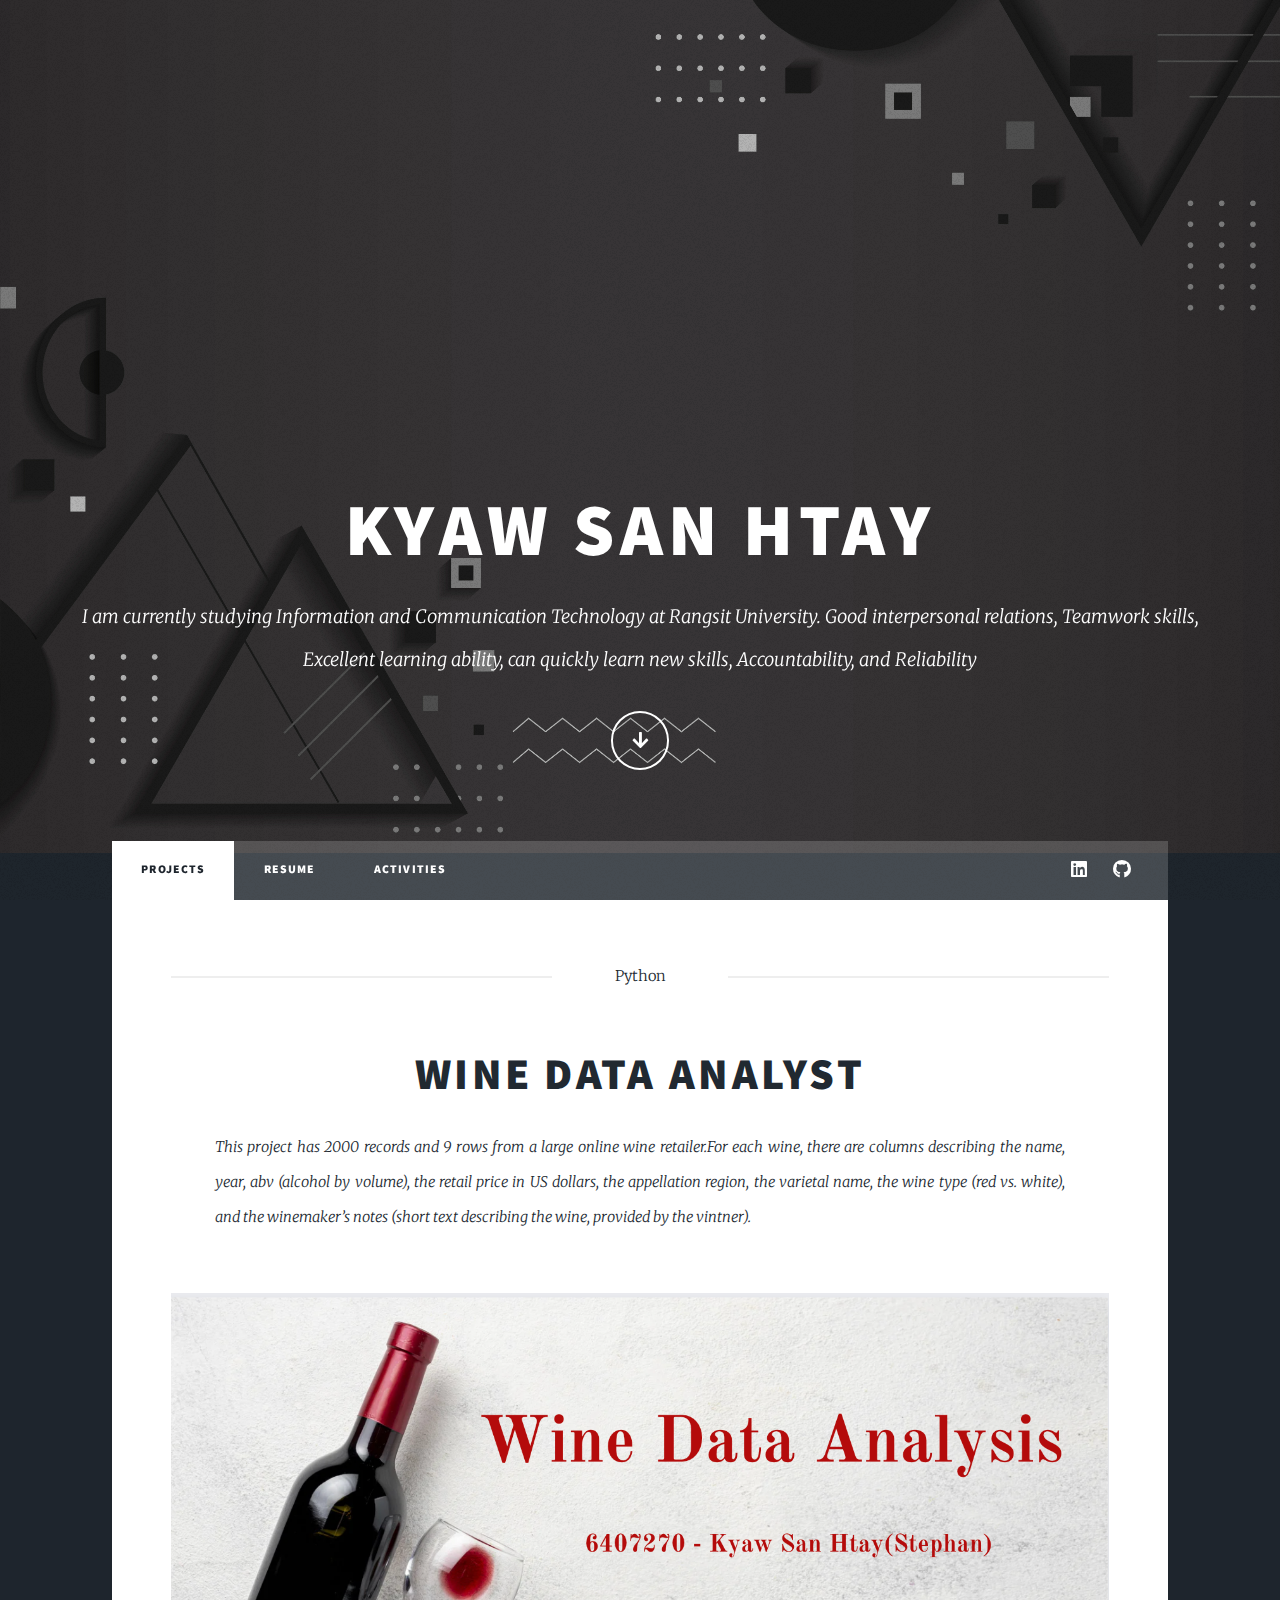
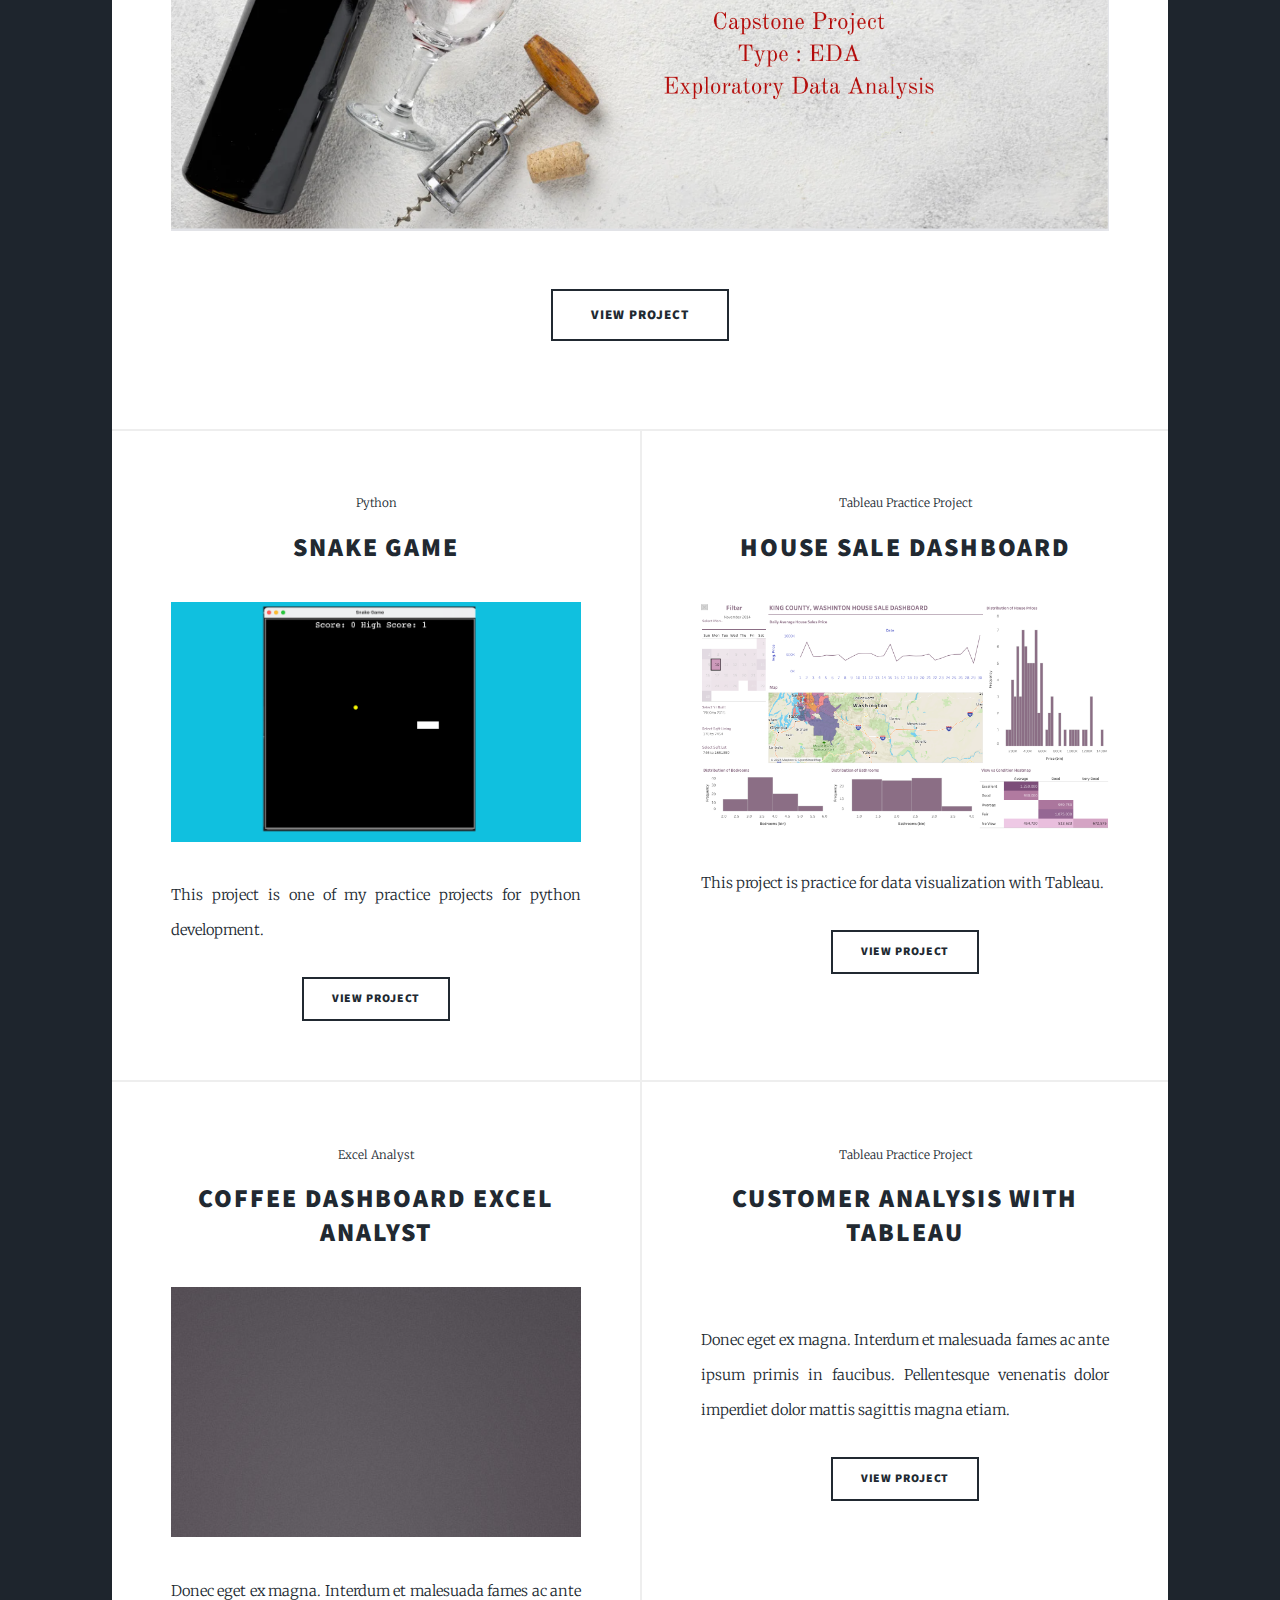
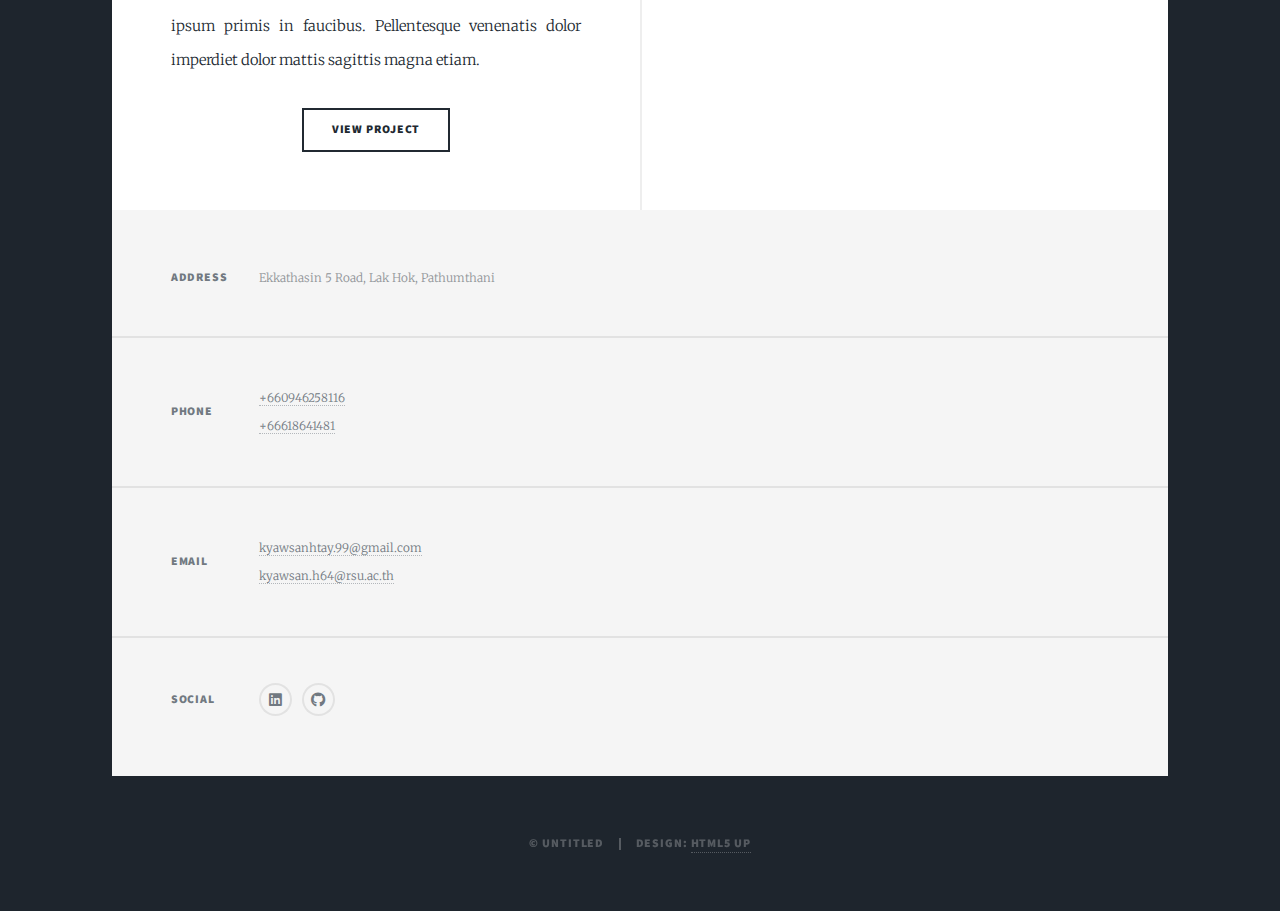
==== index.html @ 1138b8eb "Initial commit" ====
<!DOCTYPE HTML>
<html>
	<head>
		<title>kyawsanhtay_portfolio</title>
		<meta charset="utf-8" />
		<meta name="viewport" content="width=device-width, initial-scale=1, user-scalable=no" />
		<link rel="stylesheet" href="assets/css/main.css" />
		<noscript><link rel="stylesheet" href="assets/css/noscript.css" /></noscript>
	</head>
	<body class="is-preload">

		<!-- Wrapper -->
			<div id="wrapper" class="fade-in">

				<!-- Intro -->
					<div id="intro">
						<h1>Kyaw San Htay</h1>
						<p>I am currently studying Information and Communication Technology at Rangsit University. Good interpersonal relations, 
							Teamwork skills, Excellent learning ability, can quickly learn new skills, Accountability, and Reliability
							</p>
						<ul class="actions">
							<li><a href="#header" class="button icon solid solo fa-arrow-down scrolly">Continue</a></li>
						</ul>
					</div>

				<!-- Header -->
					<header id="header">
						<a href="index.html" class="logo">Portfolio</a>
					</header>

				<!-- Nav -->
					<nav id="nav">
						<ul class="links">
							<li class="active"><a href="index.html">Projects</a></li>
							<li><a href="resume.html">Resume</a></li>
							<li><a href="activities.html">Activities</a></li>
						</ul>
						<ul class="icons">
							<li><a href="#" class="icon brands fa-linkedin"><span class="label">Twitter</span></a></li>
							<li><a href="#" class="icon brands fa-github"><span class="label">GitHub</span></a></li>
						</ul>
					</nav>

				<!-- Main -->
					<div id="main">

						<!-- Featured Post -->
							<article class="post featured">
								<header class="major">
									<span class="date">Python</span>
									<h2><a href="https://github.com/Kyaw-San-Htay/Final_Project_DATA_SCIENCE_Wine_Analyst/blob/main/Final_Project_DATA_SCIENCE_Wine_Analyst.ipynb">Wine Data Analyst</a></h2>
									<p style="margin: 0 3rem;">This project has 2000 records and 9 rows from a large online wine retailer.For each wine, there are columns describing the name, year, abv (alcohol by volume), the retail price in US dollars, the appellation region, the varietal name, the wine type (red vs. white), and the winemaker’s notes (short text describing the wine, provided by the vintner). </p>
								</header>
								<a href="https://github.com/Kyaw-San-Htay/Final_Project_DATA_SCIENCE_Wine_Analyst/blob/main/Final_Project_DATA_SCIENCE_Wine_Analyst.ipynb" class="image main"><img src="images/wine_analyst.png" alt="" /></a>
								<ul class="actions special">
									<li><a href="https://github.com/Kyaw-San-Htay/Final_Project_DATA_SCIENCE_Wine_Analyst/blob/main/Final_Project_DATA_SCIENCE_Wine_Analyst.ipynb" class="button large">View Project</a></li>
								</ul>
							</article>

						<!-- Posts -->
							<section class="posts">
								<article>
									<header>
										<span class="date">Python</span>
										<h2><a href="#">Snake Game</a></h2>
									</header>
									<a href="#" class="image fit"><img src="images/snake_game1.png" alt="" /></a>
									<p>This project is one of my practice projects for python development.</p>
									<ul class="actions special">
										<li><a href="#" class="button">View Project</a></li>
									</ul>
								</article>
								<article>
									<header>
										<span class="date">Tableau Practice Project</span>
										<h2><a href="https://public.tableau.com/app/profile/stephan.640/viz/HouseSaleDashbook/Dashboard1">House Sale Dashboard
										</h2>
									</header>
									<a href="https://public.tableau.com/app/profile/stephan.640/viz/HouseSaleDashbook/Dashboard1" class="image fit"><img src="images/tableau_project_one.png" alt="" /></a>
									<p>This project is practice for data visualization with Tableau.</p>
									<ul class="actions special">
										<li><a href="https://public.tableau.com/app/profile/stephan.640/viz/HouseSaleDashbook/Dashboard1" class="button">View Project</a></li>
									</ul>
								</article>
								<article>
									<header>
										<span class="date">Excel Analyst</span>
										<h2><a href="#">Coffee Dashboard Excel Analyst</a></h2>
									</header>
									<a href="#" class="image fit"><img src="images/pic04.jpg" alt="" /></a>
									<p>Donec eget ex magna. Interdum et malesuada fames ac ante ipsum primis in faucibus. Pellentesque venenatis dolor imperdiet dolor mattis sagittis magna etiam.</p>
									<ul class="actions special">
										<li><a href="#" class="button">View Project</a></li>
									</ul>
								</article>
								<article>
									<header>
										<span class="date">Tableau Practice Project</span>
										<h2><a href="#">Customer Analysis with Tableau</a></h2>
									</header>
									<a href="#" class="image fit"><img src="images/pic05.jpg" alt="" /></a>
									<p>Donec eget ex magna. Interdum et malesuada fames ac ante ipsum primis in faucibus. Pellentesque venenatis dolor imperdiet dolor mattis sagittis magna etiam.</p>
									<ul class="actions special">
										<li><a href="#" class="button">View Project</a></li>
									</ul>
								</article>
								
							</section>
							

					</div>

				<!-- Footer -->
					<footer id="footer">
						
						<section class="split contact">
							<section class="alt">
								<h3>Address</h3>
								<p>Ekkathasin 5 Road, Lak Hok, Pathumthani</p>
							</section>
							<section>
								<h3>Phone</h3>
								<p><a href="#">+660946258116 <br> +66618641481</a></p>
							</section>
							<section>
								<h3>Email</h3>
								<p><a href="#">kyawsanhtay.99@gmail.com<br>kyawsan.h64@rsu.ac.th</a></p>
							</section>
							<section>
								<h3>Social</h3>
								<ul class="icons alt">
									<li><a href="#" class="icon brands alt fa-linkedin"><span class="label">Twitter</span></a></li>
									<li><a href="#" class="icon brands alt fa-github"><span class="label">GitHub</span></a></li>
								</ul>
							</section>
						</section>
					</footer>

				<!-- Copyright -->
					<div id="copyright">
						<ul><li>&copy; Untitled</li><li>Design: <a href="https://html5up.net">HTML5 UP</a></li></ul>
					</div>

			</div>

		<!-- Scripts -->
			<script src="assets/js/jquery.min.js"></script>
			<script src="assets/js/jquery.scrollex.min.js"></script>
			<script src="assets/js/jquery.scrolly.min.js"></script>
			<script src="assets/js/browser.min.js"></script>
			<script src="assets/js/breakpoints.min.js"></script>
			<script src="assets/js/util.js"></script>
			<script src="assets/js/main.js"></script>

	</body>
</html>
---- assets/css/main.css ----
@import url(fontawesome-all.min.css);
@import url("https://fonts.googleapis.com/css?family=Merriweather:300,700,300italic,700italic|Source+Sans+Pro:900");

/*
	Massively by HTML5 UP
	html5up.net | @ajlkn
	Free for personal and commercial use under the CCA 3.0 license (html5up.net/license)
*/

html, body, div, span, applet, object,
iframe, h1, h2, h3, h4, h5, h6, p, blockquote,
pre, a, abbr, acronym, address, big, cite,
code, del, dfn, em, img, ins, kbd, q, s, samp,
small, strike, strong, sub, sup, tt, var, b,
u, i, center, dl, dt, dd, ol, ul, li, fieldset,
form, label, legend, table, caption, tbody,
tfoot, thead, tr, th, td, article, aside,
canvas, details, embed, figure, figcaption,
footer, header, hgroup, menu, nav, output, ruby,
section, summary, time, mark, audio, video {
	margin: 0;
	padding: 0;
	border: 0;
	font-size: 100%;
	font: inherit;
	vertical-align: baseline;}

article, aside, details, figcaption, figure,
footer, header, hgroup, menu, nav, section {
	display: block;}

body {
	line-height: 1;
}

ol, ul {
	list-style: none;
}

blockquote, q {
	quotes: none;
}

	blockquote:before, blockquote:after, q:before, q:after {
		content: '';
		content: none;
	}

table {
	border-collapse: collapse;
	border-spacing: 0;
}

body {
	-webkit-text-size-adjust: none;
}

mark {
	background-color: transparent;
	color: inherit;
}

input::-moz-focus-inner {
	border: 0;
	padding: 0;
}

input, select, textarea {
	-moz-appearance: none;
	-webkit-appearance: none;
	-ms-appearance: none;
	appearance: none;
}

/* Basic */

	@-ms-viewport {
		width: device-width;
	}

	body {
		-ms-overflow-style: scrollbar;
	}

	@media screen and (max-width: 480px) {

		html, body {
			min-width: 320px;
		}

	}

	html {
		box-sizing: border-box;
	}

	*, *:before, *:after {
		box-sizing: inherit;
	}

	body {
		background-color: #1e252d;
	}

		body.is-preload *, body.is-preload *:before, body.is-preload *:after {
			-moz-animation: none !important;
			-webkit-animation: none !important;
			-ms-animation: none !important;
			animation: none !important;
			-moz-transition: none !important;
			-webkit-transition: none !important;
			-ms-transition: none !important;
			transition: none !important;
		}

/* Type */

	html {
		font-size: 16pt;
	}

		@media screen and (max-width: 1680px) {

			html {
				font-size: 12pt;
			}

		}

		@media screen and (max-width: 1280px) {

			html {
				font-size: 11pt;
			}

		}

		@media screen and (max-width: 360px) {

			html {
				font-size: 10pt;
			}

		}

	body {
		color: #212931;
	}

	body, input, select, textarea {
		font-family: "Merriweather", Georgia, serif;
		font-weight: 300;
		font-size: 1rem;
		line-height: 2.375;
	}

	a {
		-moz-transition: color 0.2s ease-in-out, background-color 0.2s ease-in-out, border-color 0.2s ease-in-out, box-shadow 0.2s ease-in-out;
		-webkit-transition: color 0.2s ease-in-out, background-color 0.2s ease-in-out, border-color 0.2s ease-in-out, box-shadow 0.2s ease-in-out;
		-ms-transition: color 0.2s ease-in-out, background-color 0.2s ease-in-out, border-color 0.2s ease-in-out, box-shadow 0.2s ease-in-out;
		transition: color 0.2s ease-in-out, background-color 0.2s ease-in-out, border-color 0.2s ease-in-out, box-shadow 0.2s ease-in-out;
		border-bottom: dotted 1px;
		text-decoration: none;
	}

		a:hover {
			border-bottom-color: transparent;
		}

	strong, b {
		font-weight: 600;
	}

	em, i {
		font-style: italic;
	}

	p {
		text-align: justify;
		margin: 0 0 2rem 0;
	}

	h1, h2, h3, h4, h5, h6 {
		font-family: "Source Sans Pro", Helvetica, sans-serif;
		font-weight: 900;
		line-height: 1.5;
		letter-spacing: 0.075em;
		text-transform: uppercase;
		margin: 0 0 1rem 0;
	}

		h1 a, h2 a, h3 a, h4 a, h5 a, h6 a {
			border-bottom: 0;
			color: inherit;
			text-decoration: none;
		}

	h1 {
		font-size: 4rem;
		line-height: 1.1;
		margin: 0 0 2rem 0;
	}

	h2 {
		font-size: 1.75rem;
		line-height: 1.3;
		margin: 0 0 1.5rem 0;
	}

	h3 {
		font-size: 1.25rem;
		margin: 0 0 1.5rem 0;
	}

	h4 {
		font-size: 1rem;
	}

	h5 {
		font-size: 0.9rem;
	}

	h6 {
		font-size: 0.8rem;
	}

	sub {
		font-size: 0.8rem;
		position: relative;
		top: 0.5rem;
	}

	sup {
		font-size: 0.8rem;
		position: relative;
		top: -0.5rem;
	}

	blockquote {
		border-left: solid 4px;
		font-style: italic;
		margin: 0 0 2rem 0;
		padding: 0.5rem 0 0.5rem 2rem;
	}

	code {
		border: solid 2px;
		font-family: "Courier New", monospace;
		font-size: 0.9rem;
		margin: 0 0.25rem;
		padding: 0.25rem 0.65rem;
	}

	pre {
		-webkit-overflow-scrolling: touch;
		font-family: "Courier New", monospace;
		font-size: 0.9rem;
		margin: 0 0 2rem 0;
	}

		pre code {
			display: block;
			line-height: 1.75;
			padding: 1rem 1.5rem;
			overflow-x: auto;
		}

	hr {
		border: 0;
		border-bottom: solid 2px;
		margin: 3rem 0;
	}

		hr.major {
			margin: 5rem 0;
		}

	.align-left {
		text-align: left;
	}

	.align-center {
		text-align: center;
	}

	.align-right {
		text-align: right;
	}

	input, select, textarea {
		color: #212931;
	}

	a {
		color: #212931;
		border-bottom-color: rgba(33, 41, 49, 0.5);
	}

		a:hover {
			border-bottom-color: transparent;
			color: #18bfef !important;
		}

	strong, b {
		color: #212931;
	}

	h1, h2, h3, h4, h5, h6 {
		color: #212931;
	}

	blockquote {
		border-left-color: #eeeeee;
	}

	code {
		background: rgba(220, 220, 220, 0.25);
		border-color: #eeeeee;
	}

	hr {
		border-bottom-color: #eeeeee;
	}

/* Row */

	.row {
		display: flex;
		flex-wrap: wrap;
		box-sizing: border-box;
		align-items: stretch;
	}

		.row > * {
			box-sizing: border-box;
		}

		.row.gtr-uniform > * > :last-child {
			margin-bottom: 0;
		}

		.row.aln-left {
			justify-content: flex-start;
		}

		.row.aln-center {
			justify-content: center;
		}

		.row.aln-right {
			justify-content: flex-end;
		}

		.row.aln-top {
			align-items: flex-start;
		}

		.row.aln-middle {
			align-items: center;
		}

		.row.aln-bottom {
			align-items: flex-end;
		}

		.row > .imp {
			order: -1;
		}

		.row > .col-1 {
			width: 8.33333%;
		}

		.row > .off-1 {
			margin-left: 8.33333%;
		}

		.row > .col-2 {
			width: 16.66667%;
		}

		.row > .off-2 {
			margin-left: 16.66667%;
		}

		.row > .col-3 {
			width: 25%;
		}

		.row > .off-3 {
			margin-left: 25%;
		}

		.row > .col-4 {
			width: 33.33333%;
		}

		.row > .off-4 {
			margin-left: 33.33333%;
		}

		.row > .col-5 {
			width: 41.66667%;
		}

		.row > .off-5 {
			margin-left: 41.66667%;
		}

		.row > .col-6 {
			width: 50%;
		}

		.row > .off-6 {
			margin-left: 50%;
		}

		.row > .col-7 {
			width: 58.33333%;
		}

		.row > .off-7 {
			margin-left: 58.33333%;
		}

		.row > .col-8 {
			width: 66.66667%;
		}

		.row > .off-8 {
			margin-left: 66.66667%;
		}

		.row > .col-9 {
			width: 75%;
		}

		.row > .off-9 {
			margin-left: 75%;
		}

		.row > .col-10 {
			width: 83.33333%;
		}

		.row > .off-10 {
			margin-left: 83.33333%;
		}

		.row > .col-11 {
			width: 91.66667%;
		}

		.row > .off-11 {
			margin-left: 91.66667%;
		}

		.row > .col-12 {
			width: 100%;
		}

		.row > .off-12 {
			margin-left: 100%;
		}

		.row.gtr-0 {
			margin-top: 0;
			margin-left: 0rem;
		}

			.row.gtr-0 > * {
				padding: 0 0 0 0rem;
			}

			.row.gtr-0.gtr-uniform {
				margin-top: 0rem;
			}

				.row.gtr-0.gtr-uniform > * {
					padding-top: 0rem;
				}

		.row.gtr-25 {
			margin-top: 0;
			margin-left: -0.375rem;
		}

			.row.gtr-25 > * {
				padding: 0 0 0 0.375rem;
			}

			.row.gtr-25.gtr-uniform {
				margin-top: -0.375rem;
			}

				.row.gtr-25.gtr-uniform > * {
					padding-top: 0.375rem;
				}

		.row.gtr-50 {
			margin-top: 0;
			margin-left: -0.75rem;
		}

			.row.gtr-50 > * {
				padding: 0 0 0 0.75rem;
			}

			.row.gtr-50.gtr-uniform {
				margin-top: -0.75rem;
			}

				.row.gtr-50.gtr-uniform > * {
					padding-top: 0.75rem;
				}

		.row {
			margin-top: 0;
			margin-left: -1.5rem;
		}

			.row > * {
				padding: 0 0 0 1.5rem;
			}

			.row.gtr-uniform {
				margin-top: -1.5rem;
			}

				.row.gtr-uniform > * {
					padding-top: 1.5rem;
				}

		.row.gtr-150 {
			margin-top: 0;
			margin-left: -2.25rem;
		}

			.row.gtr-150 > * {
				padding: 0 0 0 2.25rem;
			}

			.row.gtr-150.gtr-uniform {
				margin-top: -2.25rem;
			}

				.row.gtr-150.gtr-uniform > * {
					padding-top: 2.25rem;
				}

		.row.gtr-200 {
			margin-top: 0;
			margin-left: -3rem;
		}

			.row.gtr-200 > * {
				padding: 0 0 0 3rem;
			}

			.row.gtr-200.gtr-uniform {
				margin-top: -3rem;
			}

				.row.gtr-200.gtr-uniform > * {
					padding-top: 3rem;
				}

		@media screen and (max-width: 1680px) {

			.row {
				display: flex;
				flex-wrap: wrap;
				box-sizing: border-box;
				align-items: stretch;
			}

				.row > * {
					box-sizing: border-box;
				}

				.row.gtr-uniform > * > :last-child {
					margin-bottom: 0;
				}

				.row.aln-left {
					justify-content: flex-start;
				}

				.row.aln-center {
					justify-content: center;
				}

				.row.aln-right {
					justify-content: flex-end;
				}

				.row.aln-top {
					align-items: flex-start;
				}

				.row.aln-middle {
					align-items: center;
				}

				.row.aln-bottom {
					align-items: flex-end;
				}

				.row > .imp-xlarge {
					order: -1;
				}

				.row > .col-1-xlarge {
					width: 8.33333%;
				}

				.row > .off-1-xlarge {
					margin-left: 8.33333%;
				}

				.row > .col-2-xlarge {
					width: 16.66667%;
				}

				.row > .off-2-xlarge {
					margin-left: 16.66667%;
				}

				.row > .col-3-xlarge {
					width: 25%;
				}

				.row > .off-3-xlarge {
					margin-left: 25%;
				}

				.row > .col-4-xlarge {
					width: 33.33333%;
				}

				.row > .off-4-xlarge {
					margin-left: 33.33333%;
				}

				.row > .col-5-xlarge {
					width: 41.66667%;
				}

				.row > .off-5-xlarge {
					margin-left: 41.66667%;
				}

				.row > .col-6-xlarge {
					width: 50%;
				}

				.row > .off-6-xlarge {
					margin-left: 50%;
				}

				.row > .col-7-xlarge {
					width: 58.33333%;
				}

				.row > .off-7-xlarge {
					margin-left: 58.33333%;
				}

				.row > .col-8-xlarge {
					width: 66.66667%;
				}

				.row > .off-8-xlarge {
					margin-left: 66.66667%;
				}

				.row > .col-9-xlarge {
					width: 75%;
				}

				.row > .off-9-xlarge {
					margin-left: 75%;
				}

				.row > .col-10-xlarge {
					width: 83.33333%;
				}

				.row > .off-10-xlarge {
					margin-left: 83.33333%;
				}

				.row > .col-11-xlarge {
					width: 91.66667%;
				}

				.row > .off-11-xlarge {
					margin-left: 91.66667%;
				}

				.row > .col-12-xlarge {
					width: 100%;
				}

				.row > .off-12-xlarge {
					margin-left: 100%;
				}

				.row.gtr-0 {
					margin-top: 0;
					margin-left: 0rem;
				}

					.row.gtr-0 > * {
						padding: 0 0 0 0rem;
					}

					.row.gtr-0.gtr-uniform {
						margin-top: 0rem;
					}

						.row.gtr-0.gtr-uniform > * {
							padding-top: 0rem;
						}

				.row.gtr-25 {
					margin-top: 0;
					margin-left: -0.375rem;
				}

					.row.gtr-25 > * {
						padding: 0 0 0 0.375rem;
					}

					.row.gtr-25.gtr-uniform {
						margin-top: -0.375rem;
					}

						.row.gtr-25.gtr-uniform > * {
							padding-top: 0.375rem;
						}

				.row.gtr-50 {
					margin-top: 0;
					margin-left: -0.75rem;
				}

					.row.gtr-50 > * {
						padding: 0 0 0 0.75rem;
					}

					.row.gtr-50.gtr-uniform {
						margin-top: -0.75rem;
					}

						.row.gtr-50.gtr-uniform > * {
							padding-top: 0.75rem;
						}

				.row {
					margin-top: 0;
					margin-left: -1.5rem;
				}

					.row > * {
						padding: 0 0 0 1.5rem;
					}

					.row.gtr-uniform {
						margin-top: -1.5rem;
					}

						.row.gtr-uniform > * {
							padding-top: 1.5rem;
						}

				.row.gtr-150 {
					margin-top: 0;
					margin-left: -2.25rem;
				}

					.row.gtr-150 > * {
						padding: 0 0 0 2.25rem;
					}

					.row.gtr-150.gtr-uniform {
						margin-top: -2.25rem;
					}

						.row.gtr-150.gtr-uniform > * {
							padding-top: 2.25rem;
						}

				.row.gtr-200 {
					margin-top: 0;
					margin-left: -3rem;
				}

					.row.gtr-200 > * {
						padding: 0 0 0 3rem;
					}

					.row.gtr-200.gtr-uniform {
						margin-top: -3rem;
					}

						.row.gtr-200.gtr-uniform > * {
							padding-top: 3rem;
						}

		}

		@media screen and (max-width: 1280px) {

			.row {
				display: flex;
				flex-wrap: wrap;
				box-sizing: border-box;
				align-items: stretch;
			}

				.row > * {
					box-sizing: border-box;
				}

				.row.gtr-uniform > * > :last-child {
					margin-bottom: 0;
				}

				.row.aln-left {
					justify-content: flex-start;
				}

				.row.aln-center {
					justify-content: center;
				}

				.row.aln-right {
					justify-content: flex-end;
				}

				.row.aln-top {
					align-items: flex-start;
				}

				.row.aln-middle {
					align-items: center;
				}

				.row.aln-bottom {
					align-items: flex-end;
				}

				.row > .imp-large {
					order: -1;
				}

				.row > .col-1-large {
					width: 8.33333%;
				}

				.row > .off-1-large {
					margin-left: 8.33333%;
				}

				.row > .col-2-large {
					width: 16.66667%;
				}

				.row > .off-2-large {
					margin-left: 16.66667%;
				}

				.row > .col-3-large {
					width: 25%;
				}

				.row > .off-3-large {
					margin-left: 25%;
				}

				.row > .col-4-large {
					width: 33.33333%;
				}

				.row > .off-4-large {
					margin-left: 33.33333%;
				}

				.row > .col-5-large {
					width: 41.66667%;
				}

				.row > .off-5-large {
					margin-left: 41.66667%;
				}

				.row > .col-6-large {
					width: 50%;
				}

				.row > .off-6-large {
					margin-left: 50%;
				}

				.row > .col-7-large {
					width: 58.33333%;
				}

				.row > .off-7-large {
					margin-left: 58.33333%;
				}

				.row > .col-8-large {
					width: 66.66667%;
				}

				.row > .off-8-large {
					margin-left: 66.66667%;
				}

				.row > .col-9-large {
					width: 75%;
				}

				.row > .off-9-large {
					margin-left: 75%;
				}

				.row > .col-10-large {
					width: 83.33333%;
				}

				.row > .off-10-large {
					margin-left: 83.33333%;
				}

				.row > .col-11-large {
					width: 91.66667%;
				}

				.row > .off-11-large {
					margin-left: 91.66667%;
				}

				.row > .col-12-large {
					width: 100%;
				}

				.row > .off-12-large {
					margin-left: 100%;
				}

				.row.gtr-0 {
					margin-top: 0;
					margin-left: 0rem;
				}

					.row.gtr-0 > * {
						padding: 0 0 0 0rem;
					}

					.row.gtr-0.gtr-uniform {
						margin-top: 0rem;
					}

						.row.gtr-0.gtr-uniform > * {
							padding-top: 0rem;
						}

				.row.gtr-25 {
					margin-top: 0;
					margin-left: -0.375rem;
				}

					.row.gtr-25 > * {
						padding: 0 0 0 0.375rem;
					}

					.row.gtr-25.gtr-uniform {
						margin-top: -0.375rem;
					}

						.row.gtr-25.gtr-uniform > * {
							padding-top: 0.375rem;
						}

				.row.gtr-50 {
					margin-top: 0;
					margin-left: -0.75rem;
				}

					.row.gtr-50 > * {
						padding: 0 0 0 0.75rem;
					}

					.row.gtr-50.gtr-uniform {
						margin-top: -0.75rem;
					}

						.row.gtr-50.gtr-uniform > * {
							padding-top: 0.75rem;
						}

				.row {
					margin-top: 0;
					margin-left: -1.5rem;
				}

					.row > * {
						padding: 0 0 0 1.5rem;
					}

					.row.gtr-uniform {
						margin-top: -1.5rem;
					}

						.row.gtr-uniform > * {
							padding-top: 1.5rem;
						}

				.row.gtr-150 {
					margin-top: 0;
					margin-left: -2.25rem;
				}

					.row.gtr-150 > * {
						padding: 0 0 0 2.25rem;
					}

					.row.gtr-150.gtr-uniform {
						margin-top: -2.25rem;
					}

						.row.gtr-150.gtr-uniform > * {
							padding-top: 2.25rem;
						}

				.row.gtr-200 {
					margin-top: 0;
					margin-left: -3rem;
				}

					.row.gtr-200 > * {
						padding: 0 0 0 3rem;
					}

					.row.gtr-200.gtr-uniform {
						margin-top: -3rem;
					}

						.row.gtr-200.gtr-uniform > * {
							padding-top: 3rem;
						}

		}

		@media screen and (max-width: 980px) {

			.row {
				display: flex;
				flex-wrap: wrap;
				box-sizing: border-box;
				align-items: stretch;
			}

				.row > * {
					box-sizing: border-box;
				}

				.row.gtr-uniform > * > :last-child {
					margin-bottom: 0;
				}

				.row.aln-left {
					justify-content: flex-start;
				}

				.row.aln-center {
					justify-content: center;
				}

				.row.aln-right {
					justify-content: flex-end;
				}

				.row.aln-top {
					align-items: flex-start;
				}

				.row.aln-middle {
					align-items: center;
				}

				.row.aln-bottom {
					align-items: flex-end;
				}

				.row > .imp-medium {
					order: -1;
				}

				.row > .col-1-medium {
					width: 8.33333%;
				}

				.row > .off-1-medium {
					margin-left: 8.33333%;
				}

				.row > .col-2-medium {
					width: 16.66667%;
				}

				.row > .off-2-medium {
					margin-left: 16.66667%;
				}

				.row > .col-3-medium {
					width: 25%;
				}

				.row > .off-3-medium {
					margin-left: 25%;
				}

				.row > .col-4-medium {
					width: 33.33333%;
				}

				.row > .off-4-medium {
					margin-left: 33.33333%;
				}

				.row > .col-5-medium {
					width: 41.66667%;
				}

				.row > .off-5-medium {
					margin-left: 41.66667%;
				}

				.row > .col-6-medium {
					width: 50%;
				}

				.row > .off-6-medium {
					margin-left: 50%;
				}

				.row > .col-7-medium {
					width: 58.33333%;
				}

				.row > .off-7-medium {
					margin-left: 58.33333%;
				}

				.row > .col-8-medium {
					width: 66.66667%;
				}

				.row > .off-8-medium {
					margin-left: 66.66667%;
				}

				.row > .col-9-medium {
					width: 75%;
				}

				.row > .off-9-medium {
					margin-left: 75%;
				}

				.row > .col-10-medium {
					width: 83.33333%;
				}

				.row > .off-10-medium {
					margin-left: 83.33333%;
				}

				.row > .col-11-medium {
					width: 91.66667%;
				}

				.row > .off-11-medium {
					margin-left: 91.66667%;
				}

				.row > .col-12-medium {
					width: 100%;
				}

				.row > .off-12-medium {
					margin-left: 100%;
				}

				.row.gtr-0 {
					margin-top: 0;
					margin-left: 0rem;
				}

					.row.gtr-0 > * {
						padding: 0 0 0 0rem;
					}

					.row.gtr-0.gtr-uniform {
						margin-top: 0rem;
					}

						.row.gtr-0.gtr-uniform > * {
							padding-top: 0rem;
						}

				.row.gtr-25 {
					margin-top: 0;
					margin-left: -0.375rem;
				}

					.row.gtr-25 > * {
						padding: 0 0 0 0.375rem;
					}

					.row.gtr-25.gtr-uniform {
						margin-top: -0.375rem;
					}

						.row.gtr-25.gtr-uniform > * {
							padding-top: 0.375rem;
						}

				.row.gtr-50 {
					margin-top: 0;
					margin-left: -0.75rem;
				}

					.row.gtr-50 > * {
						padding: 0 0 0 0.75rem;
					}

					.row.gtr-50.gtr-uniform {
						margin-top: -0.75rem;
					}

						.row.gtr-50.gtr-uniform > * {
							padding-top: 0.75rem;
						}

				.row {
					margin-top: 0;
					margin-left: -1.5rem;
				}

					.row > * {
						padding: 0 0 0 1.5rem;
					}

					.row.gtr-uniform {
						margin-top: -1.5rem;
					}

						.row.gtr-uniform > * {
							padding-top: 1.5rem;
						}

				.row.gtr-150 {
					margin-top: 0;
					margin-left: -2.25rem;
				}

					.row.gtr-150 > * {
						padding: 0 0 0 2.25rem;
					}

					.row.gtr-150.gtr-uniform {
						margin-top: -2.25rem;
					}

						.row.gtr-150.gtr-uniform > * {
							padding-top: 2.25rem;
						}

				.row.gtr-200 {
					margin-top: 0;
					margin-left: -3rem;
				}

					.row.gtr-200 > * {
						padding: 0 0 0 3rem;
					}

					.row.gtr-200.gtr-uniform {
						margin-top: -3rem;
					}

						.row.gtr-200.gtr-uniform > * {
							padding-top: 3rem;
						}

		}

		@media screen and (max-width: 736px) {

			.row {
				display: flex;
				flex-wrap: wrap;
				box-sizing: border-box;
				align-items: stretch;
			}

				.row > * {
					box-sizing: border-box;
				}

				.row.gtr-uniform > * > :last-child {
					margin-bottom: 0;
				}

				.row.aln-left {
					justify-content: flex-start;
				}

				.row.aln-center {
					justify-content: center;
				}

				.row.aln-right {
					justify-content: flex-end;
				}

				.row.aln-top {
					align-items: flex-start;
				}

				.row.aln-middle {
					align-items: center;
				}

				.row.aln-bottom {
					align-items: flex-end;
				}

				.row > .imp-small {
					order: -1;
				}

				.row > .col-1-small {
					width: 8.33333%;
				}

				.row > .off-1-small {
					margin-left: 8.33333%;
				}

				.row > .col-2-small {
					width: 16.66667%;
				}

				.row > .off-2-small {
					margin-left: 16.66667%;
				}

				.row > .col-3-small {
					width: 25%;
				}

				.row > .off-3-small {
					margin-left: 25%;
				}

				.row > .col-4-small {
					width: 33.33333%;
				}

				.row > .off-4-small {
					margin-left: 33.33333%;
				}

				.row > .col-5-small {
					width: 41.66667%;
				}

				.row > .off-5-small {
					margin-left: 41.66667%;
				}

				.row > .col-6-small {
					width: 50%;
				}

				.row > .off-6-small {
					margin-left: 50%;
				}

				.row > .col-7-small {
					width: 58.33333%;
				}

				.row > .off-7-small {
					margin-left: 58.33333%;
				}

				.row > .col-8-small {
					width: 66.66667%;
				}

				.row > .off-8-small {
					margin-left: 66.66667%;
				}

				.row > .col-9-small {
					width: 75%;
				}

				.row > .off-9-small {
					margin-left: 75%;
				}

				.row > .col-10-small {
					width: 83.33333%;
				}

				.row > .off-10-small {
					margin-left: 83.33333%;
				}

				.row > .col-11-small {
					width: 91.66667%;
				}

				.row > .off-11-small {
					margin-left: 91.66667%;
				}

				.row > .col-12-small {
					width: 100%;
				}

				.row > .off-12-small {
					margin-left: 100%;
				}

				.row.gtr-0 {
					margin-top: 0;
					margin-left: 0rem;
				}

					.row.gtr-0 > * {
						padding: 0 0 0 0rem;
					}

					.row.gtr-0.gtr-uniform {
						margin-top: 0rem;
					}

						.row.gtr-0.gtr-uniform > * {
							padding-top: 0rem;
						}

				.row.gtr-25 {
					margin-top: 0;
					margin-left: -0.375rem;
				}

					.row.gtr-25 > * {
						padding: 0 0 0 0.375rem;
					}

					.row.gtr-25.gtr-uniform {
						margin-top: -0.375rem;
					}

						.row.gtr-25.gtr-uniform > * {
							padding-top: 0.375rem;
						}

				.row.gtr-50 {
					margin-top: 0;
					margin-left: -0.75rem;
				}

					.row.gtr-50 > * {
						padding: 0 0 0 0.75rem;
					}

					.row.gtr-50.gtr-uniform {
						margin-top: -0.75rem;
					}

						.row.gtr-50.gtr-uniform > * {
							padding-top: 0.75rem;
						}

				.row {
					margin-top: 0;
					margin-left: -1.5rem;
				}

					.row > * {
						padding: 0 0 0 1.5rem;
					}

					.row.gtr-uniform {
						margin-top: -1.5rem;
					}

						.row.gtr-uniform > * {
							padding-top: 1.5rem;
						}

				.row.gtr-150 {
					margin-top: 0;
					margin-left: -2.25rem;
				}

					.row.gtr-150 > * {
						padding: 0 0 0 2.25rem;
					}

					.row.gtr-150.gtr-uniform {
						margin-top: -2.25rem;
					}

						.row.gtr-150.gtr-uniform > * {
							padding-top: 2.25rem;
						}

				.row.gtr-200 {
					margin-top: 0;
					margin-left: -3rem;
				}

					.row.gtr-200 > * {
						padding: 0 0 0 3rem;
					}

					.row.gtr-200.gtr-uniform {
						margin-top: -3rem;
					}

						.row.gtr-200.gtr-uniform > * {
							padding-top: 3rem;
						}

		}

		@media screen and (max-width: 480px) {

			.row {
				display: flex;
				flex-wrap: wrap;
				box-sizing: border-box;
				align-items: stretch;
			}

				.row > * {
					box-sizing: border-box;
				}

				.row.gtr-uniform > * > :last-child {
					margin-bottom: 0;
				}

				.row.aln-left {
					justify-content: flex-start;
				}

				.row.aln-center {
					justify-content: center;
				}

				.row.aln-right {
					justify-content: flex-end;
				}

				.row.aln-top {
					align-items: flex-start;
				}

				.row.aln-middle {
					align-items: center;
				}

				.row.aln-bottom {
					align-items: flex-end;
				}

				.row > .imp-xsmall {
					order: -1;
				}

				.row > .col-1-xsmall {
					width: 8.33333%;
				}

				.row > .off-1-xsmall {
					margin-left: 8.33333%;
				}

				.row > .col-2-xsmall {
					width: 16.66667%;
				}

				.row > .off-2-xsmall {
					margin-left: 16.66667%;
				}

				.row > .col-3-xsmall {
					width: 25%;
				}

				.row > .off-3-xsmall {
					margin-left: 25%;
				}

				.row > .col-4-xsmall {
					width: 33.33333%;
				}

				.row > .off-4-xsmall {
					margin-left: 33.33333%;
				}

				.row > .col-5-xsmall {
					width: 41.66667%;
				}

				.row > .off-5-xsmall {
					margin-left: 41.66667%;
				}

				.row > .col-6-xsmall {
					width: 50%;
				}

				.row > .off-6-xsmall {
					margin-left: 50%;
				}

				.row > .col-7-xsmall {
					width: 58.33333%;
				}

				.row > .off-7-xsmall {
					margin-left: 58.33333%;
				}

				.row > .col-8-xsmall {
					width: 66.66667%;
				}

				.row > .off-8-xsmall {
					margin-left: 66.66667%;
				}

				.row > .col-9-xsmall {
					width: 75%;
				}

				.row > .off-9-xsmall {
					margin-left: 75%;
				}

				.row > .col-10-xsmall {
					width: 83.33333%;
				}

				.row > .off-10-xsmall {
					margin-left: 83.33333%;
				}

				.row > .col-11-xsmall {
					width: 91.66667%;
				}

				.row > .off-11-xsmall {
					margin-left: 91.66667%;
				}

				.row > .col-12-xsmall {
					width: 100%;
				}

				.row > .off-12-xsmall {
					margin-left: 100%;
				}

				.row.gtr-0 {
					margin-top: 0;
					margin-left: 0rem;
				}

					.row.gtr-0 > * {
						padding: 0 0 0 0rem;
					}

					.row.gtr-0.gtr-uniform {
						margin-top: 0rem;
					}

						.row.gtr-0.gtr-uniform > * {
							padding-top: 0rem;
						}

				.row.gtr-25 {
					margin-top: 0;
					margin-left: -0.375rem;
				}

					.row.gtr-25 > * {
						padding: 0 0 0 0.375rem;
					}

					.row.gtr-25.gtr-uniform {
						margin-top: -0.375rem;
					}

						.row.gtr-25.gtr-uniform > * {
							padding-top: 0.375rem;
						}

				.row.gtr-50 {
					margin-top: 0;
					margin-left: -0.75rem;
				}

					.row.gtr-50 > * {
						padding: 0 0 0 0.75rem;
					}

					.row.gtr-50.gtr-uniform {
						margin-top: -0.75rem;
					}

						.row.gtr-50.gtr-uniform > * {
							padding-top: 0.75rem;
						}

				.row {
					margin-top: 0;
					margin-left: -1.5rem;
				}

					.row > * {
						padding: 0 0 0 1.5rem;
					}

					.row.gtr-uniform {
						margin-top: -1.5rem;
					}

						.row.gtr-uniform > * {
							padding-top: 1.5rem;
						}

				.row.gtr-150 {
					margin-top: 0;
					margin-left: -2.25rem;
				}

					.row.gtr-150 > * {
						padding: 0 0 0 2.25rem;
					}

					.row.gtr-150.gtr-uniform {
						margin-top: -2.25rem;
					}

						.row.gtr-150.gtr-uniform > * {
							padding-top: 2.25rem;
						}

				.row.gtr-200 {
					margin-top: 0;
					margin-left: -3rem;
				}

					.row.gtr-200 > * {
						padding: 0 0 0 3rem;
					}

					.row.gtr-200.gtr-uniform {
						margin-top: -3rem;
					}

						.row.gtr-200.gtr-uniform > * {
							padding-top: 3rem;
						}

		}

		@media screen and (max-width: 360px) {

			.row {
				display: flex;
				flex-wrap: wrap;
				box-sizing: border-box;
				align-items: stretch;
			}

				.row > * {
					box-sizing: border-box;
				}

				.row.gtr-uniform > * > :last-child {
					margin-bottom: 0;
				}

				.row.aln-left {
					justify-content: flex-start;
				}

				.row.aln-center {
					justify-content: center;
				}

				.row.aln-right {
					justify-content: flex-end;
				}

				.row.aln-top {
					align-items: flex-start;
				}

				.row.aln-middle {
					align-items: center;
				}

				.row.aln-bottom {
					align-items: flex-end;
				}

				.row > .imp-xxsmall {
					order: -1;
				}

				.row > .col-1-xxsmall {
					width: 8.33333%;
				}

				.row > .off-1-xxsmall {
					margin-left: 8.33333%;
				}

				.row > .col-2-xxsmall {
					width: 16.66667%;
				}

				.row > .off-2-xxsmall {
					margin-left: 16.66667%;
				}

				.row > .col-3-xxsmall {
					width: 25%;
				}

				.row > .off-3-xxsmall {
					margin-left: 25%;
				}

				.row > .col-4-xxsmall {
					width: 33.33333%;
				}

				.row > .off-4-xxsmall {
					margin-left: 33.33333%;
				}

				.row > .col-5-xxsmall {
					width: 41.66667%;
				}

				.row > .off-5-xxsmall {
					margin-left: 41.66667%;
				}

				.row > .col-6-xxsmall {
					width: 50%;
				}

				.row > .off-6-xxsmall {
					margin-left: 50%;
				}

				.row > .col-7-xxsmall {
					width: 58.33333%;
				}

				.row > .off-7-xxsmall {
					margin-left: 58.33333%;
				}

				.row > .col-8-xxsmall {
					width: 66.66667%;
				}

				.row > .off-8-xxsmall {
					margin-left: 66.66667%;
				}

				.row > .col-9-xxsmall {
					width: 75%;
				}

				.row > .off-9-xxsmall {
					margin-left: 75%;
				}

				.row > .col-10-xxsmall {
					width: 83.33333%;
				}

				.row > .off-10-xxsmall {
					margin-left: 83.33333%;
				}

				.row > .col-11-xxsmall {
					width: 91.66667%;
				}

				.row > .off-11-xxsmall {
					margin-left: 91.66667%;
				}

				.row > .col-12-xxsmall {
					width: 100%;
				}

				.row > .off-12-xxsmall {
					margin-left: 100%;
				}

				.row.gtr-0 {
					margin-top: 0;
					margin-left: 0rem;
				}

					.row.gtr-0 > * {
						padding: 0 0 0 0rem;
					}

					.row.gtr-0.gtr-uniform {
						margin-top: 0rem;
					}

						.row.gtr-0.gtr-uniform > * {
							padding-top: 0rem;
						}

				.row.gtr-25 {
					margin-top: 0;
					margin-left: -0.375rem;
				}

					.row.gtr-25 > * {
						padding: 0 0 0 0.375rem;
					}

					.row.gtr-25.gtr-uniform {
						margin-top: -0.375rem;
					}

						.row.gtr-25.gtr-uniform > * {
							padding-top: 0.375rem;
						}

				.row.gtr-50 {
					margin-top: 0;
					margin-left: -0.75rem;
				}

					.row.gtr-50 > * {
						padding: 0 0 0 0.75rem;
					}

					.row.gtr-50.gtr-uniform {
						margin-top: -0.75rem;
					}

						.row.gtr-50.gtr-uniform > * {
							padding-top: 0.75rem;
						}

				.row {
					margin-top: 0;
					margin-left: -1.5rem;
				}

					.row > * {
						padding: 0 0 0 1.5rem;
					}

					.row.gtr-uniform {
						margin-top: -1.5rem;
					}

						.row.gtr-uniform > * {
							padding-top: 1.5rem;
						}

				.row.gtr-150 {
					margin-top: 0;
					margin-left: -2.25rem;
				}

					.row.gtr-150 > * {
						padding: 0 0 0 2.25rem;
					}

					.row.gtr-150.gtr-uniform {
						margin-top: -2.25rem;
					}

						.row.gtr-150.gtr-uniform > * {
							padding-top: 2.25rem;
						}

				.row.gtr-200 {
					margin-top: 0;
					margin-left: -3rem;
				}

					.row.gtr-200 > * {
						padding: 0 0 0 3rem;
					}

					.row.gtr-200.gtr-uniform {
						margin-top: -3rem;
					}

						.row.gtr-200.gtr-uniform > * {
							padding-top: 3rem;
						}

		}

/* Box */

	.box {
		border: solid 2px;
		margin-bottom: 2rem;
		padding: 1.5rem;
	}

		.box > :last-child,
		.box > :last-child > :last-child,
		.box > :last-child > :last-child > :last-child {
			margin-bottom: 0;
		}

		.box.alt {
			border: 0;
			border-radius: 0;
			padding: 0;
		}

	.box {
		border-color: #eeeeee;
	}

/* Button */

	input[type="submit"],
	input[type="reset"],
	input[type="button"],
	button,
	.button {
		-moz-appearance: none;
		-webkit-appearance: none;
		-ms-appearance: none;
		appearance: none;
		-moz-transition: background-color 0.2s ease-in-out, box-shadow 0.2s ease-in-out, color 0.2s ease-in-out;
		-webkit-transition: background-color 0.2s ease-in-out, box-shadow 0.2s ease-in-out, color 0.2s ease-in-out;
		-ms-transition: background-color 0.2s ease-in-out, box-shadow 0.2s ease-in-out, color 0.2s ease-in-out;
		transition: background-color 0.2s ease-in-out, box-shadow 0.2s ease-in-out, color 0.2s ease-in-out;
		border: 0;
		border-radius: 0;
		cursor: pointer;
		display: inline-block;
		font-family: "Source Sans Pro", Helvetica, sans-serif;
		font-size: 0.8rem;
		font-weight: 900;
		letter-spacing: 0.075em;
		height: 3rem;
		line-height: 3rem;
		padding: 0 2rem;
		text-align: center;
		text-decoration: none;
		text-transform: uppercase;
		white-space: nowrap;
	}

		input[type="submit"].icon:before,
		input[type="reset"].icon:before,
		input[type="button"].icon:before,
		button.icon:before,
		.button.icon:before {
			margin-right: 0.5rem;
		}

		input[type="submit"].icon.solo,
		input[type="reset"].icon.solo,
		input[type="button"].icon.solo,
		button.icon.solo,
		.button.icon.solo {
			position: relative;
			width: 4rem;
			height: 4rem;
			line-height: 4rem;
			border-radius: 4rem;
			text-indent: 4rem;
			overflow: hidden;
			padding: 0;
			white-space: nowrap;
		}

			input[type="submit"].icon.solo:before,
			input[type="reset"].icon.solo:before,
			input[type="button"].icon.solo:before,
			button.icon.solo:before,
			.button.icon.solo:before {
				position: absolute;
				display: block;
				top: 0;
				left: 0;
				width: inherit;
				height: inherit;
				line-height: inherit;
				font-size: 1.25rem;
				margin-right: 0;
				text-align: center;
				text-indent: 0;
			}

		input[type="submit"].fit,
		input[type="reset"].fit,
		input[type="button"].fit,
		button.fit,
		.button.fit {
			width: 100%;
		}

		input[type="submit"].small,
		input[type="reset"].small,
		input[type="button"].small,
		button.small,
		.button.small {
			font-size: 0.7rem;
			height: 2.5rem;
			line-height: 2.5rem;
			padding: 0 1.5rem;
		}

		input[type="submit"].large,
		input[type="reset"].large,
		input[type="button"].large,
		button.large,
		.button.large {
			font-size: 0.9rem;
			height: 3.5rem;
			line-height: 3.5rem;
			padding: 0 2.75rem;
		}

		@media screen and (max-width: 980px) {

			input[type="submit"],
			input[type="reset"],
			input[type="button"],
			button,
			.button {
				font-size: 0.9rem;
				height: 3.25rem;
				line-height: 3.25rem;
			}

				input[type="submit"].large,
				input[type="reset"].large,
				input[type="button"].large,
				button.large,
				.button.large {
					font-size: 1rem;
					height: 3.75rem;
					line-height: 3.75rem;
				}

		}

		input[type="submit"].disabled, input[type="submit"]:disabled,
		input[type="reset"].disabled,
		input[type="reset"]:disabled,
		input[type="button"].disabled,
		input[type="button"]:disabled,
		button.disabled,
		button:disabled,
		.button.disabled,
		.button:disabled {
			pointer-events: none;
			opacity: 0.25;
		}

	input[type="submit"],
	input[type="reset"],
	input[type="button"],
	button,
	.button {
		background-color: transparent;
		box-shadow: inset 0 0 0 2px #212931;
		color: #212931 !important;
	}

		input[type="submit"]:hover,
		input[type="reset"]:hover,
		input[type="button"]:hover,
		button:hover,
		.button:hover {
			box-shadow: inset 0 0 0 2px #18bfef;
			color: #18bfef !important;
		}

		input[type="submit"].primary,
		input[type="reset"].primary,
		input[type="button"].primary,
		button.primary,
		.button.primary {
			background-color: #212931;
			box-shadow: none;
			color: #ffffff !important;
		}

			input[type="submit"].primary:hover,
			input[type="reset"].primary:hover,
			input[type="button"].primary:hover,
			button.primary:hover,
			.button.primary:hover {
				background-color: #18bfef;
			}

/* Form */

	form {
		margin: 0 0 2rem 0;
	}

		form > :last-child {
			margin-bottom: 0;
		}

		form > .fields {
			display: -moz-flex;
			display: -webkit-flex;
			display: -ms-flex;
			display: flex;
			-moz-flex-wrap: wrap;
			-webkit-flex-wrap: wrap;
			-ms-flex-wrap: wrap;
			flex-wrap: wrap;
			width: calc(100% + 3rem);
			margin: -1.5rem 0 2rem -1.5rem;
		}

			form > .fields > .field {
				-moz-flex-grow: 0;
				-webkit-flex-grow: 0;
				-ms-flex-grow: 0;
				flex-grow: 0;
				-moz-flex-shrink: 0;
				-webkit-flex-shrink: 0;
				-ms-flex-shrink: 0;
				flex-shrink: 0;
				padding: 1.5rem 0 0 1.5rem;
				width: calc(100% - 1.5rem);
			}

				form > .fields > .field.half {
					width: calc(50% - 0.75rem);
				}

				form > .fields > .field.third {
					width: calc(100%/3 - 0.5rem);
				}

				form > .fields > .field.quarter {
					width: calc(25% - 0.375rem);
				}

		@media screen and (max-width: 480px) {

			form > .fields {
				width: calc(100% + 3rem);
				margin: -1.5rem 0 2rem -1.5rem;
			}

				form > .fields > .field {
					padding: 1.5rem 0 0 1.5rem;
					width: calc(100% - 1.5rem);
				}

					form > .fields > .field.half {
						width: calc(100% - 1.5rem);
					}

					form > .fields > .field.third {
						width: calc(100% - 1.5rem);
					}

					form > .fields > .field.quarter {
						width: calc(100% - 1.5rem);
					}

		}

	label {
		display: block;
		font-family: "Source Sans Pro", Helvetica, sans-serif;
		font-weight: 900;
		line-height: 1.5;
		letter-spacing: 0.075em;
		font-size: 0.8rem;
		text-transform: uppercase;
		margin: 0 0 0.75rem 0;
	}

		@media screen and (max-width: 980px) {

			label {
				font-size: 0.9rem;
			}

		}

	input[type="text"],
	input[type="password"],
	input[type="email"],
	select,
	textarea {
		-moz-appearance: none;
		-webkit-appearance: none;
		-ms-appearance: none;
		appearance: none;
		background: transparent;
		border-radius: 0;
		border: solid 2px;
		color: inherit;
		display: block;
		outline: 0;
		padding: 0 1rem;
		text-decoration: none;
		width: 100%;
	}

		input[type="text"]:invalid,
		input[type="password"]:invalid,
		input[type="email"]:invalid,
		select:invalid,
		textarea:invalid {
			box-shadow: none;
		}

	select {
		background-size: 1.25rem;
		background-repeat: no-repeat;
		background-position: calc(100% - 1rem) center;
		height: 3rem;
		padding-right: 3rem;
		text-overflow: ellipsis;
	}

		select:focus::-ms-value {
			background-color: transparent;
		}

		select::-ms-expand {
			display: none;
		}

	input[type="text"],
	input[type="password"],
	input[type="email"],
	select {
		height: 3rem;
	}

	textarea {
		padding: 0.75rem 1rem;
	}

	input[type="checkbox"],
	input[type="radio"] {
		-moz-appearance: none;
		-webkit-appearance: none;
		-ms-appearance: none;
		appearance: none;
		display: block;
		float: left;
		margin-right: -2rem;
		opacity: 0;
		width: 1rem;
		z-index: -1;
	}

		input[type="checkbox"] + label,
		input[type="radio"] + label {
			text-decoration: none;
			cursor: pointer;
			display: inline-block;
			font-size: 1rem;
			letter-spacing: 0;
			font-family: "Merriweather", Georgia, serif;
			text-transform: none;
			font-weight: 300;
			padding-left: 2.8rem;
			padding-right: 1rem;
			position: relative;
		}

			input[type="checkbox"] + label:before,
			input[type="radio"] + label:before {
				-moz-osx-font-smoothing: grayscale;
				-webkit-font-smoothing: antialiased;
				display: inline-block;
				font-style: normal;
				font-variant: normal;
				text-rendering: auto;
				line-height: 1;
				text-transform: none !important;
				font-family: 'Font Awesome 5 Free';
				font-weight: 900;
			}

			input[type="checkbox"] + label:before,
			input[type="radio"] + label:before {
				border-radius: 0;
				border: solid 2px;
				content: '';
				display: inline-block;
				font-size: 0.8rem;
				height: 1.8rem;
				left: 0;
				line-height: 1.65rem;
				position: absolute;
				text-align: center;
				top: -0.125rem;
				width: 1.8rem;
			}

		input[type="checkbox"]:checked + label:before,
		input[type="radio"]:checked + label:before {
			content: '\f00c';
		}

	input[type="checkbox"] + label:before {
		border-radius: 0;
	}

	input[type="radio"] + label:before {
		border-radius: 100%;
	}

	::-webkit-input-placeholder {
		opacity: 1.0;
	}

	:-moz-placeholder {
		opacity: 1.0;
	}

	::-moz-placeholder {
		opacity: 1.0;
	}

	:-ms-input-placeholder {
		opacity: 1.0;
	}

	label {
		color: #212931;
	}

	input[type="text"],
	input[type="password"],
	input[type="email"],
	select,
	textarea {
		border-color: #eeeeee;
	}

		input[type="text"]:focus,
		input[type="password"]:focus,
		input[type="email"]:focus,
		select:focus,
		textarea:focus {
			border-color: #18bfef;
		}

	select {
		background-image: url("data:image/svg+xml;charset=utf8,%3Csvg xmlns='http://www.w3.org/2000/svg' width='40' height='40' preserveAspectRatio='none' viewBox='0 0 40 40'%3E%3Cpath d='M9.4,12.3l10.4,10.4l10.4-10.4c0.2-0.2,0.5-0.4,0.9-0.4c0.3,0,0.6,0.1,0.9,0.4l3.3,3.3c0.2,0.2,0.4,0.5,0.4,0.9 c0,0.4-0.1,0.6-0.4,0.9L20.7,31.9c-0.2,0.2-0.5,0.4-0.9,0.4c-0.3,0-0.6-0.1-0.9-0.4L4.3,17.3c-0.2-0.2-0.4-0.5-0.4-0.9 c0-0.4,0.1-0.6,0.4-0.9l3.3-3.3c0.2-0.2,0.5-0.4,0.9-0.4S9.1,12.1,9.4,12.3z' fill='%23eeeeee' /%3E%3C/svg%3E");
	}

		select option {
			background-color: #ffffff;
			color: #212931;
		}

	.select-wrapper:before {
		color: #eeeeee;
	}

	input[type="checkbox"] + label,
	input[type="radio"] + label {
		color: #212931;
	}

		input[type="checkbox"] + label:before,
		input[type="radio"] + label:before {
			border-color: #eeeeee;
		}

	input[type="checkbox"]:checked + label:before,
	input[type="radio"]:checked + label:before {
		background-color: #212931;
		border-color: #212931;
		color: #ffffff;
	}

	input[type="checkbox"]:focus + label:before,
	input[type="radio"]:focus + label:before {
		border-color: #18bfef;
	}

	::-webkit-input-placeholder {
		color: #909498 !important;
	}

	:-moz-placeholder {
		color: #909498 !important;
	}

	::-moz-placeholder {
		color: #909498 !important;
	}

	:-ms-input-placeholder {
		color: #909498 !important;
	}

	.formerize-placeholder {
		color: #909498 !important;
	}

/* Icon */

	.icon {
		text-decoration: none;
		border-bottom: none;
		position: relative;
	}

		.icon:before {
			-moz-osx-font-smoothing: grayscale;
			-webkit-font-smoothing: antialiased;
			display: inline-block;
			font-style: normal;
			font-variant: normal;
			text-rendering: auto;
			line-height: 1;
			text-transform: none !important;
			font-family: 'Font Awesome 5 Free';
			font-weight: 400;
		}

		.icon > .label {
			display: none;
		}

		.icon:before {
			line-height: inherit;
		}

		.icon.solid:before {
			font-weight: 900;
		}

		.icon.brands:before {
			font-family: 'Font Awesome 5 Brands';
		}

/* Image */

	.image {
		border: 0;
		display: inline-block;
		position: relative;
	}

		.image img {
			display: block;
		}

		.image.left, .image.right {
			max-width: 40%;
		}

			.image.left img, .image.right img {
				width: 100%;
			}

		.image.left {
			float: left;
			margin: 0 2rem 2rem 0;
			top: 0.75rem;
		}

		.image.right {
			float: right;
			margin: 0 0 2rem 2rem;
			top: 0.75rem;
		}

		.image.fit {
			display: block;
			margin: 2.5rem 0;
			width: 100%;
		}

			.image.fit:first-child {
				margin-top: 0;
			}

			.image.fit img {
				width: 100%;
			}

		.image.main {
			display: block;
			margin: 4rem 0;
			width: 100%;
		}

			.image.main:first-child {
				margin-top: 0;
			}

			.image.main img {
				width: 100%;
			}

		@media screen and (max-width: 736px) {

			.image.fit {
				margin: 2rem 0;
			}

			.image.main {
				margin: 2rem 0;
			}

		}

	a.image {
		overflow: hidden;
	}

		a.image img {
			-moz-transition: -moz-transform 0.2s ease-out;
			-webkit-transition: -webkit-transform 0.2s ease-out;
			-ms-transition: -ms-transform 0.2s ease-out;
			transition: transform 0.2s ease-out;
		}

		a.image:hover img {
			-moz-transform: scale(1.05);
			-webkit-transform: scale(1.05);
			-ms-transform: scale(1.05);
			transform: scale(1.05);
		}

/* Actions */

	ul.actions {
		display: -moz-flex;
		display: -webkit-flex;
		display: -ms-flex;
		display: flex;
		cursor: default;
		list-style: none;
		margin-left: -1rem;
		padding-left: 0;
	}

		ul.actions li {
			padding: 0 0 0 1rem;
			vertical-align: middle;
		}

		ul.actions.special {
			-moz-justify-content: center;
			-webkit-justify-content: center;
			-ms-justify-content: center;
			justify-content: center;
			width: 100%;
			margin-left: 0;
		}

			ul.actions.special li:first-child {
				padding-left: 0;
			}

		ul.actions.stacked {
			-moz-flex-direction: column;
			-webkit-flex-direction: column;
			-ms-flex-direction: column;
			flex-direction: column;
			margin-left: 0;
		}

			ul.actions.stacked li {
				padding: 1.3rem 0 0 0;
			}

				ul.actions.stacked li:first-child {
					padding-top: 0;
				}

		ul.actions.fit {
			width: calc(100% + 1rem);
		}

			ul.actions.fit li {
				-moz-flex-grow: 1;
				-webkit-flex-grow: 1;
				-ms-flex-grow: 1;
				flex-grow: 1;
				-moz-flex-shrink: 1;
				-webkit-flex-shrink: 1;
				-ms-flex-shrink: 1;
				flex-shrink: 1;
				width: 100%;
			}

				ul.actions.fit li > * {
					width: 100%;
				}

			ul.actions.fit.stacked {
				width: 100%;
			}

		@media screen and (max-width: 480px) {

			ul.actions:not(.fixed) {
				-moz-flex-direction: column;
				-webkit-flex-direction: column;
				-ms-flex-direction: column;
				flex-direction: column;
				margin-left: 0;
				width: 100% !important;
			}

				ul.actions:not(.fixed) li {
					-moz-flex-grow: 1;
					-webkit-flex-grow: 1;
					-ms-flex-grow: 1;
					flex-grow: 1;
					-moz-flex-shrink: 1;
					-webkit-flex-shrink: 1;
					-ms-flex-shrink: 1;
					flex-shrink: 1;
					padding: 1rem 0 0 0;
					text-align: center;
					width: 100%;
				}

					ul.actions:not(.fixed) li > * {
						width: 100%;
					}

					ul.actions:not(.fixed) li:first-child {
						padding-top: 0;
					}

					ul.actions:not(.fixed) li input[type="submit"],
					ul.actions:not(.fixed) li input[type="reset"],
					ul.actions:not(.fixed) li input[type="button"],
					ul.actions:not(.fixed) li button,
					ul.actions:not(.fixed) li .button {
						width: 100%;
					}

						ul.actions:not(.fixed) li input[type="submit"].icon:before,
						ul.actions:not(.fixed) li input[type="reset"].icon:before,
						ul.actions:not(.fixed) li input[type="button"].icon:before,
						ul.actions:not(.fixed) li button.icon:before,
						ul.actions:not(.fixed) li .button.icon:before {
							margin-left: -0.5rem;
						}

		}

/* Icons */

	ul.icons {
		cursor: default;
		list-style: none;
		padding-left: 0;
	}

		ul.icons li {
			display: inline-block;
			padding: 0 0.5rem 0 0;
			vertical-align: middle;
		}

			ul.icons li:last-child {
				padding-right: 0;
			}

			ul.icons li .icon:before {
				width: 2.25rem;
				height: 2.25rem;
				line-height: 2.25rem;
				display: inline-block;
				text-align: center;
				border-radius: 100%;
				font-size: 1.25rem;
			}

		ul.icons.alt li .icon:before {
			-moz-transition: color 0.2s ease-in-out, background-color 0.2s ease-in-out, border-color 0.2s ease-in-out, box-shadow 0.2s ease-in-out;
			-webkit-transition: color 0.2s ease-in-out, background-color 0.2s ease-in-out, border-color 0.2s ease-in-out, box-shadow 0.2s ease-in-out;
			-ms-transition: color 0.2s ease-in-out, background-color 0.2s ease-in-out, border-color 0.2s ease-in-out, box-shadow 0.2s ease-in-out;
			transition: color 0.2s ease-in-out, background-color 0.2s ease-in-out, border-color 0.2s ease-in-out, box-shadow 0.2s ease-in-out;
			font-size: 1rem;
		}

/* List */

	ol {
		list-style: decimal;
		margin: 0 0 2rem 0;
		padding-left: 1.25rem;
	}

		ol li {
			padding-left: 0.25rem;
		}

	ul {
		list-style: disc;
		margin: 0 0 2rem 0;
		padding-left: 1rem;
	}

		ul li {
			padding-left: 0.5rem;
		}

		ul.divided {
			list-style: none;
			padding-left: 0;
		}

			ul.divided li {
				border-top: solid 1px;
				padding: 0.5rem 0;
			}

				ul.divided li:first-child {
					border-top: 0;
					padding-top: 0;
				}

	dl {
		margin: 0 0 2rem 0;
	}

		dl dt {
			display: block;
			font-weight: 600;
			margin: 0 0 1rem 0;
		}

		dl dd {
			margin-left: 2rem;
		}

	ul.divided li {
		border-top-color: #eeeeee;
	}

	ul.icons li a.icon:hover:before {
		color: #18bfef;
	}

	ul.icons.alt li .icon:before {
		box-shadow: inset 0 0 0 2px #eeeeee;
	}

	ul.icons.alt li a.icon:hover:before {
		box-shadow: inset 0 0 0 2px #18bfef;
	}

/* Section/Article */

	section.special, article.special {
		text-align: center;
	}

	header {
		cursor: default;
	}

		header > .date {
			display: block;
			font-size: 0.8rem;
			height: 1;
			margin: 0 0 1rem 0;
			position: relative;
		}

		header > p {
			font-style: italic;
		}

		header > h1 + p {
			font-size: 1.1rem;
			margin-top: -0.5rem;
			line-height: 2;
		}

		header > h2 + p {
			font-size: 1rem;
			margin-top: -0.75rem;
		}

		header > h3 + p {
			font-size: 0.9rem;
			margin-top: -0.75rem;
		}

		header > h4 + p {
			font-size: 0.8rem;
			margin-top: -0.75rem;
		}

		header.major {
			margin: 0 0 4rem 0;
			text-align: center;
		}

			header.major > :last-child {
				margin-bottom: 0;
			}

			header.major > p {
				margin-top: 0;
				text-align: justify;
			}

			header.major > .date {
				font-size: 1rem;
				margin: 0 0 4rem 0;
			}

				header.major > .date:before, header.major > .date:after {
					content: '';
					display: block;
					position: absolute;
					top: 50%;
					width: calc(50% - 6rem);
					border-top: solid 2px;
				}

				header.major > .date:before {
					left: 0;
				}

				header.major > .date:after {
					right: 0;
				}

		@media screen and (max-width: 980px) {

			header br {
				display: none;
			}

		}

		@media screen and (max-width: 736px) {

			header.major {
				margin: 0 0 2rem 0;
			}

		}

	header.major .date:before, header.major .date:after {
		border-top-color: #eeeeee;
	}

/* Table */

	.table-wrapper {
		-webkit-overflow-scrolling: touch;
		overflow-x: auto;
	}

	table {
		margin: 0 0 2rem 0;
		width: 100%;
	}

		table tbody tr {
			border: solid 1px;
			border-left: 0;
			border-right: 0;
		}

		table td {
			padding: 0.75rem 0.75rem;
		}

		table th {
			font-family: "Source Sans Pro", Helvetica, sans-serif;
			font-size: 0.8rem;
			font-weight: 900;
			letter-spacing: 0.075em;
			line-height: 1.5;
			padding: 0 0.75rem 0.75rem 0.75rem;
			text-align: left;
			text-transform: uppercase;
		}

			@media screen and (max-width: 980px) {

				table th {
					font-size: 0.9rem;
				}

			}

		table thead {
			border-bottom: solid 2px;
		}

		table tfoot {
			border-top: solid 2px;
		}

		table.alt {
			border-collapse: separate;
		}

			table.alt tbody tr td {
				border: solid 1px;
				border-left-width: 0;
				border-top-width: 0;
			}

				table.alt tbody tr td:first-child {
					border-left-width: 1px;
				}

			table.alt tbody tr:first-child td {
				border-top-width: 1px;
			}

			table.alt thead {
				border-bottom: 0;
			}

			table.alt tfoot {
				border-top: 0;
			}

	table tbody tr {
		border-color: #eeeeee;
	}

		table tbody tr:nth-child(2n + 1) {
			background-color: rgba(220, 220, 220, 0.25);
		}

	table th {
		color: #212931;
	}

	table thead {
		border-bottom-color: #eeeeee;
	}

	table tfoot {
		border-top-color: #eeeeee;
	}

	table.alt tbody tr td {
		border-color: #eeeeee;
	}

/* Pagination */

	.pagination {
		display: -moz-inline-flex;
		display: -webkit-inline-flex;
		display: -ms-inline-flex;
		display: inline-flex;
		-moz-user-select: none;
		-webkit-user-select: none;
		-ms-user-select: none;
		user-select: none;
		cursor: default;
		list-style: none;
		margin: 0 0 2rem 2px;
		padding: 0;
	}

		.pagination a, .pagination span {
			-moz-transition: background-color 0.2s ease-in-out, border-color 0.2s ease-in-out, box-shadow 0.2s ease-in-out, color 0.2s ease-in-out;
			-webkit-transition: background-color 0.2s ease-in-out, border-color 0.2s ease-in-out, box-shadow 0.2s ease-in-out, color 0.2s ease-in-out;
			-ms-transition: background-color 0.2s ease-in-out, border-color 0.2s ease-in-out, box-shadow 0.2s ease-in-out, color 0.2s ease-in-out;
			transition: background-color 0.2s ease-in-out, border-color 0.2s ease-in-out, box-shadow 0.2s ease-in-out, color 0.2s ease-in-out;
			border: solid 2px;
			display: inline-block;
			font-family: "Source Sans Pro", Helvetica, sans-serif;
			font-size: 0.8rem;
			font-weight: 900;
			height: 3rem;
			letter-spacing: 0.075em;
			line-height: calc(3rem - 4px);
			margin-left: -2px;
			min-width: 3rem;
			position: relative;
			text-align: center;
			text-decoration: none;
			text-transform: uppercase;
		}

		.pagination .next, .pagination .previous {
			text-decoration: none;
			padding: 0 1.75rem;
		}

			.pagination .next:before, .pagination .previous:before {
				-moz-osx-font-smoothing: grayscale;
				-webkit-font-smoothing: antialiased;
				display: inline-block;
				font-style: normal;
				font-variant: normal;
				text-rendering: auto;
				line-height: 1;
				text-transform: none !important;
				font-family: 'Font Awesome 5 Free';
				font-weight: 900;
			}

			.pagination .next:before, .pagination .previous:before {
				display: inline-block;
				color: inherit !important;
				line-height: inherit;
			}

		.pagination .previous:before {
			content: '\f104';
			margin-right: 0.9375em;
		}

		.pagination .next:before {
			content: '\f105';
			float: right;
			margin-left: 0.9375em;
		}

		@media screen and (max-width: 980px) {

			.pagination a, .pagination span {
				font-size: 0.9rem;
			}

		}

		@media screen and (max-width: 480px) {

			.pagination .page, .pagination .extra {
				display: none;
			}

		}

	.pagination a, .pagination span {
		border-color: #eeeeee;
	}

	.pagination a {
		color: #212931 !important;
	}

		.pagination a:hover {
			color: #18bfef !important;
			border-color: #18bfef;
			z-index: 1;
		}

			.pagination a:hover + a,
			.pagination a:hover + span {
				border-left-color: #18bfef;
			}

		.pagination a.active {
			background-color: #eeeeee;
		}

	.pagination span {
		color: #eeeeee;
	}

/* Wrapper */

	#wrapper {
		-moz-transition: opacity 0.5s ease;
		-webkit-transition: opacity 0.5s ease;
		-ms-transition: opacity 0.5s ease;
		transition: opacity 0.5s ease;
		position: relative;
		z-index: 1;
		overflow: hidden;
	}

		#wrapper > .bg {
			position: absolute;
			top: 0;
			left: 0;
			width: 100%;
			height: 100%;
			background-color: #212931;
			background-image: url("../../images/overlay.png"), linear-gradient(0deg, rgba(0, 0, 0, 0.1), rgba(0, 0, 0, 0.1)), url("../../images/background.jpg");
			background-size: auto,								auto,														100% auto;
			background-position: center,								center,														top center;
			background-repeat: repeat,								no-repeat,													no-repeat;
			background-attachment: scroll,								scroll,														scroll;
			z-index: -1;
		}

			#wrapper > .bg.fixed {
				position: fixed;
				width: 100vw;
				height: 100vh;
			}

		#wrapper.fade-in:before {
			pointer-events: none;
			-moz-transition: opacity 1s ease-in-out;
			-webkit-transition: opacity 1s ease-in-out;
			-ms-transition: opacity 1s ease-in-out;
			transition: opacity 1s ease-in-out;
			-moz-transition-delay: 0.75s;
			-webkit-transition-delay: 0.75s;
			-ms-transition-delay: 0.75s;
			transition-delay: 0.75s;
			background: #1e252d;
			content: '';
			display: block;
			height: 100%;
			left: 0;
			opacity: 0;
			position: fixed;
			top: 0;
			width: 100%;
		}

		body.is-preload #wrapper.fade-in:before {
			opacity: 1;
		}

		@media screen and (orientation: portrait) {

			#wrapper > .bg {
				background-size: auto,								auto,														auto 175%;
			}

		}

/* Intro */

	#intro {
		color: #ffffff;
		padding: 8rem 4rem 6rem 4rem ;
		-moz-align-items: center;
		-webkit-align-items: center;
		-ms-align-items: center;
		align-items: center;
		display: -moz-flex;
		display: -webkit-flex;
		display: -ms-flex;
		display: flex;
		-moz-flex-direction: column;
		-webkit-flex-direction: column;
		-ms-flex-direction: column;
		flex-direction: column;
		-moz-justify-content: -moz-flex-end;
		-webkit-justify-content: -webkit-flex-end;
		-ms-justify-content: -ms-flex-end;
		justify-content: flex-end;
		-moz-transition: opacity 1s ease, -moz-transform 1s ease;
		-webkit-transition: opacity 1s ease, -webkit-transform 1s ease;
		-ms-transition: opacity 1s ease, -ms-transform 1s ease;
		transition: opacity 1s ease, transform 1s ease;
		position: relative;
		cursor: default;
		text-align: center;
		z-index: 1;
		min-height: 100vh;
	}

		#intro input, #intro select, #intro textarea {
			color: #ffffff;
		}

		#intro a {
			color: #ffffff;
			border-bottom-color: rgba(255, 255, 255, 0.5);
		}

			#intro a:hover {
				border-bottom-color: transparent;
				color: #18bfef !important;
			}

		#intro strong, #intro b {
			color: #ffffff;
		}

		#intro h1, #intro h2, #intro h3, #intro h4, #intro h5, #intro h6 {
			color: #ffffff;
		}

		#intro blockquote {
			border-left-color: #ffffff;
		}

		#intro code {
			background: rgba(255, 255, 255, 0.075);
			border-color: #ffffff;
		}

		#intro hr {
			border-bottom-color: #ffffff;
		}

		#intro input[type="submit"],
		#intro input[type="reset"],
		#intro input[type="button"],
		#intro button,
		#intro .button {
			background-color: transparent;
			box-shadow: inset 0 0 0 2px #ffffff;
			color: #ffffff !important;
		}

			#intro input[type="submit"]:hover,
			#intro input[type="reset"]:hover,
			#intro input[type="button"]:hover,
			#intro button:hover,
			#intro .button:hover {
				box-shadow: inset 0 0 0 2px #18bfef;
				color: #18bfef !important;
			}

			#intro input[type="submit"].primary,
			#intro input[type="reset"].primary,
			#intro input[type="button"].primary,
			#intro button.primary,
			#intro .button.primary {
				background-color: #ffffff;
				box-shadow: none;
				color: #1e252d !important;
			}

				#intro input[type="submit"].primary:hover,
				#intro input[type="reset"].primary:hover,
				#intro input[type="button"].primary:hover,
				#intro button.primary:hover,
				#intro .button.primary:hover {
					background-color: #18bfef;
				}

		#intro h1 {
			font-size: 5rem;
			line-height: 1;
		}

		#intro p {
			font-size: 1.25rem;
			font-style: italic;
			margin-top: -0.25rem;
			text-align: center;
		}

		#intro + #header {
			margin-top: -20rem;
		}

			#intro + #header .logo {
				-moz-transform: translateY(2rem);
				-webkit-transform: translateY(2rem);
				-ms-transform: translateY(2rem);
				transform: translateY(2rem);
				opacity: 0;
				visibility: hidden;
			}

		#intro.hidden {
			pointer-events: none;
			-moz-transform: translateY(2rem);
			-webkit-transform: translateY(2rem);
			-ms-transform: translateY(2rem);
			transform: translateY(2rem);
			-moz-transition: opacity 0.5s ease, -moz-transform 0.5s ease, visibility 0.5s;
			-webkit-transition: opacity 0.5s ease, -webkit-transform 0.5s ease, visibility 0.5s;
			-ms-transition: opacity 0.5s ease, -ms-transform 0.5s ease, visibility 0.5s;
			transition: opacity 0.5s ease, transform 0.5s ease, visibility 0.5s;
			opacity: 0;
			visibility: hidden;
		}

			#intro.hidden + #header .logo {
				-moz-transform: translateY(0);
				-webkit-transform: translateY(0);
				-ms-transform: translateY(0);
				transform: translateY(0);
				opacity: 1;
				visibility: visible;
			}

		body.is-preload #intro {
			-moz-transform: translateY(2rem);
			-webkit-transform: translateY(2rem);
			-ms-transform: translateY(2rem);
			transform: translateY(2rem);
			opacity: 0;
		}

			body.is-preload #intro:not(.hidden) + #header + #nav {
				-moz-transform: translateY(4rem);
				-webkit-transform: translateY(4rem);
				-ms-transform: translateY(4rem);
				transform: translateY(4rem);
				opacity: 0;
			}

		@media screen and (max-width: 980px) {

			#intro {
				padding: 4rem 4rem 2rem 4rem ;
				min-height: 90vh;
			}

				#intro p br {
					display: none;
				}

				#intro + #header {
					margin-top: -14rem;
				}

		}

		@media screen and (max-width: 736px) {

			#intro {
				padding: 3rem 2rem 1rem 2rem ;
				min-height: 80vh;
			}

				#intro h1 {
					font-size: 3.25rem;
					line-height: 1.1;
					margin-bottom: 1rem;
				}

				#intro p {
					font-size: 1rem;
					margin-top: 0rem;
				}

				#intro .actions {
					display: none;
				}

		}

/* Header */

	#header {
		color: #ffffff;
		-moz-align-items: center;
		-webkit-align-items: center;
		-ms-align-items: center;
		align-items: center;
		display: -moz-flex;
		display: -webkit-flex;
		display: -ms-flex;
		display: flex;
		-moz-flex-direction: column;
		-webkit-flex-direction: column;
		-ms-flex-direction: column;
		flex-direction: column;
		-moz-justify-content: -moz-flex-end;
		-webkit-justify-content: -webkit-flex-end;
		-ms-justify-content: -ms-flex-end;
		justify-content: flex-end;
		pointer-events: none;
		-moz-user-select: none;
		-webkit-user-select: none;
		-ms-user-select: none;
		user-select: none;
		height: 20rem;
		padding-bottom: 8rem;
		position: relative;
		text-align: center;
		z-index: 2;
	}

		#header input, #header select, #header textarea {
			color: #ffffff;
		}

		#header a {
			color: #ffffff;
			border-bottom-color: rgba(255, 255, 255, 0.5);
		}

			#header a:hover {
				border-bottom-color: transparent;
				color: #18bfef !important;
			}

		#header strong, #header b {
			color: #ffffff;
		}

		#header h1, #header h2, #header h3, #header h4, #header h5, #header h6 {
			color: #ffffff;
		}

		#header blockquote {
			border-left-color: #ffffff;
		}

		#header code {
			background: rgba(255, 255, 255, 0.075);
			border-color: #ffffff;
		}

		#header hr {
			border-bottom-color: #ffffff;
		}

		#header .logo {
			-moz-transition: border-color 0.2s ease-in-out, color 0.2s ease-in-out, opacity 0.5s ease, -moz-transform 0.5s ease, visibility 0.5s;
			-webkit-transition: border-color 0.2s ease-in-out, color 0.2s ease-in-out, opacity 0.5s ease, -webkit-transform 0.5s ease, visibility 0.5s;
			-ms-transition: border-color 0.2s ease-in-out, color 0.2s ease-in-out, opacity 0.5s ease, -ms-transform 0.5s ease, visibility 0.5s;
			transition: border-color 0.2s ease-in-out, color 0.2s ease-in-out, opacity 0.5s ease, transform 0.5s ease, visibility 0.5s;
			pointer-events: auto;
			border-style: solid;
			border-color: #ffffff;
			border-width: 5px !important;
			font-family: "Source Sans Pro", Helvetica, sans-serif;
			font-size: 2.25rem;
			font-weight: 900;
			letter-spacing: 0.075em;
			line-height: 1;
			padding: 1rem 1.75rem;
			text-transform: uppercase;
			visibility: visible;
		}

			#header .logo:hover {
				border-color: #18bfef !important;
				color: #18bfef !important;
			}

		@media screen and (max-width: 980px) {

			#header {
				height: 14rem;
				padding-bottom: 4rem;
			}

		}

		@media screen and (max-width: 736px) {

			#header {
				padding-bottom: 3rem;
		
			}

				#header .logo {
					font-size: 1.75rem;
					border-width: 3px !important;
				}

		}

/* Nav */

	#nav {
		color: #ffffff;
		display: -moz-flex;
		display: -webkit-flex;
		display: -ms-flex;
		display: flex;
		-moz-transition: -moz-transform 1s ease, opacity 1s ease;
		-webkit-transition: -webkit-transform 1s ease, opacity 1s ease;
		-ms-transition: -ms-transform 1s ease, opacity 1s ease;
		transition: transform 1s ease, opacity 1s ease;
		background: rgba(255, 255, 255, 0.175);
		height: 4rem;
		line-height: 4rem;
		margin: -4rem auto 0 auto;
		overflow: hidden;
		padding: 0 2rem 0 0;
		position: relative;
		width: calc(100% - 4rem);
		max-width: 72rem;
		z-index: 2;
	}

		#nav ul.divided li {
			border-top-color: #ffffff;
		}

		#nav ul.icons li a.icon:hover:before {
			color: #18bfef;
		}

		#nav ul.icons.alt li .icon:before {
			box-shadow: inset 0 0 0 2px #ffffff;
		}

		#nav ul.icons.alt li a.icon:hover:before {
			box-shadow: inset 0 0 0 2px #18bfef;
		}

		#nav input, #nav select, #nav textarea {
			color: #ffffff;
		}

		#nav a {
			color: #ffffff;
			border-bottom-color: rgba(255, 255, 255, 0.5);
		}

			#nav a:hover {
				border-bottom-color: transparent;
				color: #18bfef !important;
			}

		#nav strong, #nav b {
			color: #ffffff;
		}

		#nav h1, #nav h2, #nav h3, #nav h4, #nav h5, #nav h6 {
			color: #ffffff;
		}

		#nav blockquote {
			border-left-color: #ffffff;
		}

		#nav code {
			background: rgba(255, 255, 255, 0.075);
			border-color: #ffffff;
		}

		#nav hr {
			border-bottom-color: #ffffff;
		}

		#nav ul.links {
			display: -moz-flex;
			display: -webkit-flex;
			display: -ms-flex;
			display: flex;
			-moz-flex-grow: 1;
			-webkit-flex-grow: 1;
			-ms-flex-grow: 1;
			flex-grow: 1;
			-moz-flex-shrink: 1;
			-webkit-flex-shrink: 1;
			-ms-flex-shrink: 1;
			flex-shrink: 1;
			font-family: "Source Sans Pro", Helvetica, sans-serif;
			font-weight: 900;
			letter-spacing: 0.075em;
			list-style: none;
			margin-bottom: 0;
			padding-left: 0;
			text-transform: uppercase;
		}

			#nav ul.links li {
				display: block;
				padding-left: 0;
			}

				#nav ul.links li a {
					-moz-transition: background-color 0.2s ease-in-out, color 0.2s ease-in-out;
					-webkit-transition: background-color 0.2s ease-in-out, color 0.2s ease-in-out;
					-ms-transition: background-color 0.2s ease-in-out, color 0.2s ease-in-out;
					transition: background-color 0.2s ease-in-out, color 0.2s ease-in-out;
					display: block;
					font-size: 0.8rem;
					outline: none;
					padding: 0 2rem;
				}

					#nav ul.links li a:hover {
						color: inherit !important;
						background-color: rgba(255, 255, 255, 0.1);
					}

				#nav ul.links li.active {
					background-color: #ffffff;
				}

					#nav ul.links li.active a {
						color: #1e252d;
					}

						#nav ul.links li.active a:hover {
							color: #18bfef !important;
						}

		#nav ul.icons {
			-moz-flex-grow: 0;
			-webkit-flex-grow: 0;
			-ms-flex-grow: 0;
			flex-grow: 0;
			-moz-flex-shrink: 0;
			-webkit-flex-shrink: 0;
			-ms-flex-shrink: 0;
			flex-shrink: 0;
			margin-bottom: 0;
		}

		@media screen and (max-width: 980px) {

			#nav {
				display: none;
			}

		}

/* Main */

	#main {
		background-color: #ffffff;
		position: relative;
		margin: 0 auto;
		width: calc(100% - 4rem);
		max-width: 72rem;
		z-index: 2;
	}

		#main > * {
			padding: 4rem 4rem 2rem 4rem ;
			border-top: solid 2px #eeeeee;
			margin: 0;
		}

			#main > *:first-child {
				border-top: 0;
			}

		#main > footer {
			text-align: center;
		}

		#main > .post {
			padding: 4rem 8rem 6rem 8rem ;
		}

			#main > .post header.major > .date {
				margin-top: -2rem;
			}

			#main > .post header.major > h1, #main > .post header.major h2 {
				font-size: 3rem;
				line-height: 1.1;
				margin: 0 0 2rem 0;
			}

			#main > .post.featured {
				text-align: center;
			}

			@media screen and (max-width: 1280px) {

				#main > .post {
					padding: 6rem 4rem 4rem 4rem ;
				}

			}

			@media screen and (max-width: 736px) {

				#main > .post {
					padding: 4rem 2rem 2rem 2rem ;
				}

					#main > .post header.major > .date {
						margin-top: -1rem;
						margin-bottom: 2rem;
					}

					#main > .post header.major > h1, #main > .post header.major h2 {
						font-size: 2.5rem;
						line-height: 1.2;
						margin: 0 0 1.5rem 0;
					}

			}

		#main > .posts {
			display: -moz-flex;
			display: -webkit-flex;
			display: -ms-flex;
			display: flex;
			-moz-flex-wrap: wrap;
			-webkit-flex-wrap: wrap;
			-ms-flex-wrap: wrap;
			flex-wrap: wrap;
			-moz-align-items: -moz-stretch;
			-webkit-align-items: -webkit-stretch;
			-ms-align-items: -ms-stretch;
			align-items: stretch;
			text-align: center;
			width: 100%;
			padding: 0;
		}

			#main > .posts > * {
				-moz-flex-shrink: 1;
				-webkit-flex-shrink: 1;
				-ms-flex-shrink: 1;
				flex-shrink: 1;
				-moz-flex-grow: 0;
				-webkit-flex-grow: 0;
				-ms-flex-grow: 0;
				flex-grow: 0;
			}

			#main > .posts > * {
				width: 50%;
			}

			#main > .posts > * {
				padding: 4rem;
				width: 50%;
			}

			#main > .posts > article {
				border-color: #eeeeee;
				border-left-width: 2px;
				border-style: solid;
				border-top-width: 2px;
				text-align: center;
			}

				#main > .posts > article > :last-child {
					margin-bottom: 0;
				}

				#main > .posts > article:nth-child(2n - 1) {
					border-left-width: 0;
				}

				#main > .posts > article:nth-child(-n + 2) {
					border-top-width: 0;
				}

			@media screen and (max-width: 980px) {

				#main > .posts > * {
					width: 50%;
				}

				#main > .posts > * {
					padding: 2.5rem;
					width: 50%;
				}

			}

			@media screen and (max-width: 736px) {

				#main > .posts > * {
					width: 100%;
				}

				#main > .posts > * {
					padding: 2rem;
					width: 100%;
				}

				#main > .posts > article:nth-child(2n - 1) {
					border-left-width: 2px;
				}

				#main > .posts > article:nth-child(-n + 2) {
					border-top-width: 2px;
				}

				#main > .posts > article:nth-child(n) {
					border-left-width: 0;
				}

				#main > .posts > article:nth-child(-n + 1) {
					border-top-width: 0;
				}

				#main > .posts > article .image {
					max-width: 25rem;
					margin-left: auto;
					margin-right: auto;
				}

			}

		@media screen and (max-width: 736px) {

			#main > * {
				padding: 2rem 2rem 0.1rem 2rem ;
			}

		}

		@media screen and (max-width: 480px) {

			#main {
				width: 100%;
			}

		}

/* Footer */

	#footer {
		color: #717981;
		display: -moz-flex;
		display: -webkit-flex;
		display: -ms-flex;
		display: flex;
		background-color: #f5f5f5;
		color: #909498;
		cursor: default;
		position: relative;
		margin: 0 auto;
		width: calc(100% - 4rem);
		max-width: 72rem;
		z-index: 2;
	}

		#footer input, #footer select, #footer textarea {
			color: #717981;
		}

		#footer a {
			color: #717981;
			border-bottom-color: rgba(113, 121, 129, 0.5);
		}

			#footer a:hover {
				border-bottom-color: transparent;
				color: #18bfef !important;
			}

		#footer strong, #footer b {
			color: #717981;
		}

		#footer h1, #footer h2, #footer h3, #footer h4, #footer h5, #footer h6 {
			color: #717981;
		}

		#footer blockquote {
			border-left-color: #e2e2e2;
		}

		#footer code {
			background: rgba(220, 220, 220, 0.5);
			border-color: #e2e2e2;
		}

		#footer hr {
			border-bottom-color: #e2e2e2;
		}

		#footer .box {
			border-color: #e2e2e2;
		}

		#footer input[type="submit"],
		#footer input[type="reset"],
		#footer input[type="button"],
		#footer button,
		#footer .button {
			background-color: transparent;
			box-shadow: inset 0 0 0 2px #717981;
			color: #717981 !important;
		}

			#footer input[type="submit"]:hover,
			#footer input[type="reset"]:hover,
			#footer input[type="button"]:hover,
			#footer button:hover,
			#footer .button:hover {
				box-shadow: inset 0 0 0 2px #18bfef;
				color: #18bfef !important;
			}

			#footer input[type="submit"].primary,
			#footer input[type="reset"].primary,
			#footer input[type="button"].primary,
			#footer button.primary,
			#footer .button.primary {
				background-color: #717981;
				box-shadow: none;
				color: #f5f5f5 !important;
			}

				#footer input[type="submit"].primary:hover,
				#footer input[type="reset"].primary:hover,
				#footer input[type="button"].primary:hover,
				#footer button.primary:hover,
				#footer .button.primary:hover {
					background-color: #18bfef;
				}

		#footer label {
			color: #717981;
		}

		#footer input[type="text"],
		#footer input[type="password"],
		#footer input[type="email"],
		#footer select,
		#footer textarea {
			border-color: #e2e2e2;
		}

			#footer input[type="text"]:focus,
			#footer input[type="password"]:focus,
			#footer input[type="email"]:focus,
			#footer select:focus,
			#footer textarea:focus {
				border-color: #18bfef;
			}

		#footer select {
			background-image: url("data:image/svg+xml;charset=utf8,%3Csvg xmlns='http://www.w3.org/2000/svg' width='40' height='40' preserveAspectRatio='none' viewBox='0 0 40 40'%3E%3Cpath d='M9.4,12.3l10.4,10.4l10.4-10.4c0.2-0.2,0.5-0.4,0.9-0.4c0.3,0,0.6,0.1,0.9,0.4l3.3,3.3c0.2,0.2,0.4,0.5,0.4,0.9 c0,0.4-0.1,0.6-0.4,0.9L20.7,31.9c-0.2,0.2-0.5,0.4-0.9,0.4c-0.3,0-0.6-0.1-0.9-0.4L4.3,17.3c-0.2-0.2-0.4-0.5-0.4-0.9 c0-0.4,0.1-0.6,0.4-0.9l3.3-3.3c0.2-0.2,0.5-0.4,0.9-0.4S9.1,12.1,9.4,12.3z' fill='%23e2e2e2' /%3E%3C/svg%3E");
		}

			#footer select option {
				background-color: #f5f5f5;
				color: #717981;
			}

		#footer .select-wrapper:before {
			color: #e2e2e2;
		}

		#footer input[type="checkbox"] + label,
		#footer input[type="radio"] + label {
			color: #717981;
		}

			#footer input[type="checkbox"] + label:before,
			#footer input[type="radio"] + label:before {
				border-color: #e2e2e2;
			}

		#footer input[type="checkbox"]:checked + label:before,
		#footer input[type="radio"]:checked + label:before {
			background-color: #717981;
			border-color: #717981;
			color: #f5f5f5;
		}

		#footer input[type="checkbox"]:focus + label:before,
		#footer input[type="radio"]:focus + label:before {
			border-color: #18bfef;
		}

		#footer ::-webkit-input-placeholder {
			color: #b3b7bb !important;
		}

		#footer :-moz-placeholder {
			color: #b3b7bb !important;
		}

		#footer ::-moz-placeholder {
			color: #b3b7bb !important;
		}

		#footer :-ms-input-placeholder {
			color: #b3b7bb !important;
		}

		#footer .formerize-placeholder {
			color: #b3b7bb !important;
		}

		#footer ul.divided li {
			border-top-color: #e2e2e2;
		}

		#footer ul.icons li a.icon:hover:before {
			color: #18bfef;
		}

		#footer ul.icons.alt li .icon:before {
			box-shadow: inset 0 0 0 2px #e2e2e2;
		}

		#footer ul.icons.alt li a.icon:hover:before {
			box-shadow: inset 0 0 0 2px #18bfef;
		}

		#footer header.major .date:before, #footer header.major .date:after {
			border-top-color: #e2e2e2;
		}

		#footer table tbody tr {
			border-color: #e2e2e2;
		}

			#footer table tbody tr:nth-child(2n + 1) {
				background-color: rgba(220, 220, 220, 0.5);
			}

		#footer table th {
			color: #717981;
		}

		#footer table thead {
			border-bottom-color: #e2e2e2;
		}

		#footer table tfoot {
			border-top-color: #e2e2e2;
		}

		#footer table.alt tbody tr td {
			border-color: #e2e2e2;
		}

		#footer .pagination a, #footer .pagination span {
			border-color: #e2e2e2;
		}

		#footer .pagination a {
			color: #717981 !important;
		}

			#footer .pagination a:hover {
				color: #18bfef !important;
				border-color: #18bfef;
				z-index: 1;
			}

				#footer .pagination a:hover + a,
				#footer .pagination a:hover + span {
					border-left-color: #18bfef;
				}

			#footer .pagination a.active {
				background-color: #e2e2e2;
			}

		#footer .pagination span {
			color: #e2e2e2;
		}

		#footer > section {
			-moz-flex-basis: 50%;
			-webkit-flex-basis: 50%;
			-ms-flex-basis: 50%;
			flex-basis: 50%;
			-moz-flex-grow: 1;
			-webkit-flex-grow: 1;
			-ms-flex-grow: 1;
			flex-grow: 1;
			-moz-flex-shrink: 1;
			-webkit-flex-shrink: 1;
			-ms-flex-shrink: 1;
			flex-shrink: 1;
			padding: 4rem 4rem 2rem 4rem ;
			border-left: solid 2px #e2e2e2;
		}

			#footer > section:first-child {
				border-left: 0;
			}

			#footer > section.split {
				display: -moz-flex;
				display: -webkit-flex;
				display: -ms-flex;
				display: flex;
				-moz-flex-direction: column;
				-webkit-flex-direction: column;
				-ms-flex-direction: column;
				flex-direction: column;
				padding: 0;
			}

				#footer > section.split > section {
					padding: 3rem 4rem 1rem 4rem ;
					border-top: solid 2px #e2e2e2;
				}

					#footer > section.split > section:first-child {
						padding: 5rem 4rem 1rem 4rem ;
						border-top: 0;
					}

					#footer > section.split > section:last-child {
						padding: 3rem 4rem 3rem 4rem ;
					}

				#footer > section.split.contact > section {
					display: -moz-flex;
					display: -webkit-flex;
					display: -ms-flex;
					display: flex;
					-moz-align-items: center;
					-webkit-align-items: center;
					-ms-align-items: center;
					align-items: center;
					padding: 3.15rem 4rem;
				}

					#footer > section.split.contact > section > * {
						margin-bottom: 0;
					}

					#footer > section.split.contact > section > :first-child {
						-moz-flex-shrink: 0;
						-webkit-flex-shrink: 0;
						-ms-flex-shrink: 0;
						flex-shrink: 0;
						-moz-flex-grow: 0;
						-webkit-flex-grow: 0;
						-ms-flex-grow: 0;
						flex-grow: 0;
						width: 6rem;
					}

					#footer > section.split.contact > section > :last-child {
						-moz-flex-shrink: 1;
						-webkit-flex-shrink: 1;
						-ms-flex-shrink: 1;
						flex-shrink: 1;
						-moz-flex-grow: 1;
						-webkit-flex-grow: 1;
						-ms-flex-grow: 1;
						flex-grow: 1;
					}

					#footer > section.split.contact > section:first-child {
						padding: 4rem 4rem 3rem 4rem;
					}

					#footer > section.split.contact > section:last-child {
						padding: 3rem 4rem 4rem 4rem;
					}

					#footer > section.split.contact > section.alt {
						-moz-align-items: -moz-flex-start;
						-webkit-align-items: -webkit-flex-start;
						-ms-align-items: -ms-flex-start;
						align-items: flex-start;
					}

						#footer > section.split.contact > section.alt > :last-child {
							margin-top: -0.325rem;
						}

		#footer form label,
		#footer h3,
		#footer p {
			font-size: 0.8rem;
		}

		@media screen and (max-width: 980px) {

			#footer {
				display: block;
			}

				#footer > section {
					border-top: solid 2px #e2e2e2;
				}

					#footer > section:first-child {
						border-top: 0;
					}

					#footer > section.split > section {
						padding: 4rem 4rem 2rem 4rem ;
					}

						#footer > section.split > section:first-child {
							padding: 4rem 4rem 2rem 4rem ;
						}

						#footer > section.split > section:last-child {
							padding: 4rem 4rem 2rem 4rem ;
						}

					#footer > section.split.contact > section {
						padding: 4rem;
					}

						#footer > section.split.contact > section:first-child {
							padding: 4rem;
						}

						#footer > section.split.contact > section:last-child {
							padding: 4rem;
						}

				#footer form label,
				#footer h3,
				#footer p {
					font-size: 0.9rem;
				}

		}

		@media screen and (max-width: 736px) {

			#footer > section {
				padding: 2rem 2rem 0.1rem 2rem ;
			}

				#footer > section.split > section {
					padding: 2rem 2rem 0.1rem 2rem ;
				}

					#footer > section.split > section:first-child {
						padding: 2rem 2rem 0.1rem 2rem ;
					}

					#footer > section.split > section:last-child {
						padding: 2rem 2rem 0.1rem 2rem ;
					}

				#footer > section.split.contact > section {
					padding: 2rem;
				}

					#footer > section.split.contact > section:first-child {
						padding: 2rem;
					}

					#footer > section.split.contact > section:last-child {
						padding: 2rem;
					}

		}

		@media screen and (max-width: 480px) {

			#footer {
				width: 100%;
			}

		}

	#copyright {
		color: #ffffff;
		position: relative;
		color: rgba(255, 255, 255, 0.25);
		cursor: default;
		font-family: "Source Sans Pro", Helvetica, sans-serif;
		font-size: 0.8rem;
		font-weight: 900;
		letter-spacing: 0.075em;
		line-height: 1.5;
		text-align: center;
		text-transform: uppercase;
		margin: 4rem auto 8rem auto;
		width: calc(100% - 4rem);
		max-width: 72rem;
		z-index: 2;
	}

		#copyright input, #copyright select, #copyright textarea {
			color: #ffffff;
		}

		#copyright a {
			color: #ffffff;
			border-bottom-color: rgba(255, 255, 255, 0.5);
		}

			#copyright a:hover {
				border-bottom-color: transparent;
				color: #18bfef !important;
			}

		#copyright strong, #copyright b {
			color: #ffffff;
		}

		#copyright h1, #copyright h2, #copyright h3, #copyright h4, #copyright h5, #copyright h6 {
			color: #ffffff;
		}

		#copyright blockquote {
			border-left-color: #ffffff;
		}

		#copyright code {
			background: rgba(255, 255, 255, 0.075);
			border-color: #ffffff;
		}

		#copyright hr {
			border-bottom-color: #ffffff;
		}

		#copyright a {
			color: inherit;
			border-bottom-color: inherit;
		}

		#copyright ul {
			list-style: none;
			margin: 0;
			padding-left: 0;
		}

			#copyright ul li {
				border-left: solid 2px;
				display: inline-block;
				line-height: 1;
				margin-left: 1rem;
				padding-left: 1rem;
			}

				#copyright ul li:first-child {
					border-left: 0;
					margin-left: 0;
					padding-left: 0;
				}

		@media screen and (max-width: 1280px) {

			#copyright {
				margin: 4rem auto;
			}

		}

		@media screen and (max-width: 480px) {

			#copyright ul li {
				border-left: 0;
				margin: 1rem 0 0 0;
				padding-left: 0;
				display: block;
			}

				#copyright ul li:first-child {
					margin-top: 0;
				}

		}

/* Nav Panel */

	#navPanelToggle {
		text-decoration: none;
		-moz-transition: color 0.2s ease-in-out, background-color 0.2s ease-in-out, box-shadow 0.2s ease-in-out;
		-webkit-transition: color 0.2s ease-in-out, background-color 0.2s ease-in-out, box-shadow 0.2s ease-in-out;
		-ms-transition: color 0.2s ease-in-out, background-color 0.2s ease-in-out, box-shadow 0.2s ease-in-out;
		transition: color 0.2s ease-in-out, background-color 0.2s ease-in-out, box-shadow 0.2s ease-in-out;
		display: none;
		position: fixed;
		top: 0.75rem;
		right: 0.75rem;
		border: 0;
		color: #ffffff;
		font-family: "Source Sans Pro", Helvetica, sans-serif;
		font-size: 0.9rem;
		font-weight: 900;
		letter-spacing: 0.075em;
		padding: 0.375rem 1.25rem;
		text-transform: uppercase;
		z-index: 10001;
	}

		#navPanelToggle:before {
			-moz-osx-font-smoothing: grayscale;
			-webkit-font-smoothing: antialiased;
			display: inline-block;
			font-style: normal;
			font-variant: normal;
			text-rendering: auto;
			line-height: 1;
			text-transform: none !important;
			font-family: 'Font Awesome 5 Free';
			font-weight: 900;
		}

		#navPanelToggle:before {
			content: '\f0c9';
			margin-right: 0.5rem;
		}

		#navPanelToggle.alt {
			background-color: rgba(255, 255, 255, 0.875);
			box-shadow: 0 0.125rem 0.75rem 0 rgba(30, 37, 45, 0.25);
			color: #212931;
		}

			#navPanelToggle.alt:hover {
				background-color: #ffffff;
			}

		@media screen and (max-width: 980px) {

			#navPanelToggle {
				display: block;
			}

		}

		@media screen and (max-width: 736px) {

			#navPanelToggle {
				font-size: 0.8rem;
				padding: 0.25rem 1rem;
			}

		}

	#navPanel {
		-moz-transform: translateX(20rem);
		-webkit-transform: translateX(20rem);
		-ms-transform: translateX(20rem);
		transform: translateX(20rem);
		-moz-transition: -moz-transform 0.5s ease, box-shadow 0.5s ease, visibility 0.5s;
		-webkit-transition: -webkit-transform 0.5s ease, box-shadow 0.5s ease, visibility 0.5s;
		-ms-transition: -ms-transform 0.5s ease, box-shadow 0.5s ease, visibility 0.5s;
		transition: transform 0.5s ease, box-shadow 0.5s ease, visibility 0.5s;
		display: none;
		-webkit-overflow-scrolling: touch;
		background: #ffffff;
		box-shadow: none;
		color: #212931;
		height: 100%;
		max-width: 80%;
		overflow-y: auto;
		padding: 3rem 2rem;
		position: fixed;
		right: 0;
		top: 0;
		visibility: hidden;
		width: 20rem;
		z-index: 10002;
	}

		#navPanel .links {
			list-style: none;
			padding-left: 0;
		}

			#navPanel .links li {
				border-top: solid 2px #eeeeee;
			}

				#navPanel .links li a {
					border-bottom: 0;
					display: block;
					font-family: "Source Sans Pro", Helvetica, sans-serif;
					font-size: 0.9rem;
					font-size: 0.9rem;
					font-weight: 900;
					letter-spacing: 0.075em;
					padding: 0.75rem 0;
					text-transform: uppercase;
				}

				#navPanel .links li:first-child {
					border-top: 0;
				}

		#navPanel .close {
			text-decoration: none;
			-moz-transition: color 0.2s ease-in-out;
			-webkit-transition: color 0.2s ease-in-out;
			-ms-transition: color 0.2s ease-in-out;
			transition: color 0.2s ease-in-out;
			-webkit-tap-highlight-color: rgba(0, 0, 0, 0);
			border: 0;
			color: #909498;
			cursor: pointer;
			display: block;
			height: 3.25rem;
			line-height: 3.25rem;
			padding-right: 1.25rem;
			position: absolute;
			right: 0;
			text-align: right;
			top: 0;
			vertical-align: middle;
			width: 7rem;
		}

			#navPanel .close:before {
				-moz-osx-font-smoothing: grayscale;
				-webkit-font-smoothing: antialiased;
				display: inline-block;
				font-style: normal;
				font-variant: normal;
				text-rendering: auto;
				line-height: 1;
				text-transform: none !important;
				font-family: 'Font Awesome 5 Free';
				font-weight: 900;
			}

			#navPanel .close:before {
				content: '\f00d';
				font-size: 1.25rem;
			}

			#navPanel .close:hover {
				color: #212931;
			}

			@media screen and (max-width: 736px) {

				#navPanel .close {
					height: 4rem;
					line-height: 4rem;
				}

			}

		@media screen and (max-width: 980px) {

			#navPanel {
				display: block;
			}

		}

		@media screen and (max-width: 736px) {

			#navPanel {
				padding: 2.5rem 1.75rem;
			}

		}

	@media screen and (max-width: 980px) {

		body.is-navPanel-visible #wrapper {
			opacity: 0.5;
		}

		body.is-navPanel-visible #navPanel {
			-moz-transform: translateX(0);
			-webkit-transform: translateX(0);
			-ms-transform: translateX(0);
			transform: translateX(0);
			box-shadow: 0 0 1.5rem 0 rgba(0, 0, 0, 0.2);
			visibility: visible;
		}

	}
---- assets/css/noscript.css ----
@import url(font-awesome.min.css);

/*
	Massively by HTML5 UP
	html5up.net | @ajlkn
	Free for personal and commercial use under the CCA 3.0 license (html5up.net/license)
*/

/* Wrapper */

	#wrapper {
		background-color: #212931;
		background-image: url("../../images/overlay.png"), linear-gradient(0deg, rgba(0, 0, 0, 0.1), rgba(0, 0, 0, 0.1)), url("../../images/bg.jpg");
		background-size: auto,								auto,														100% auto;
		background-position: center,								center,														top center;
		background-repeat: repeat,								no-repeat,													no-repeat;
		background-attachment: fixed,								fixed,														fixed;
	}

		#wrapper.fade-in:before {
			display: none;
		}

/* Intro */

	body.is-preload #intro {
		opacity: 1;
	}

		body.is-preload #intro:not(.hidden) + #header + #nav {
			-moz-transform: none;
			-webkit-transform: none;
			-ms-transform: none;
			transform: none;
			opacity: 1;
		}
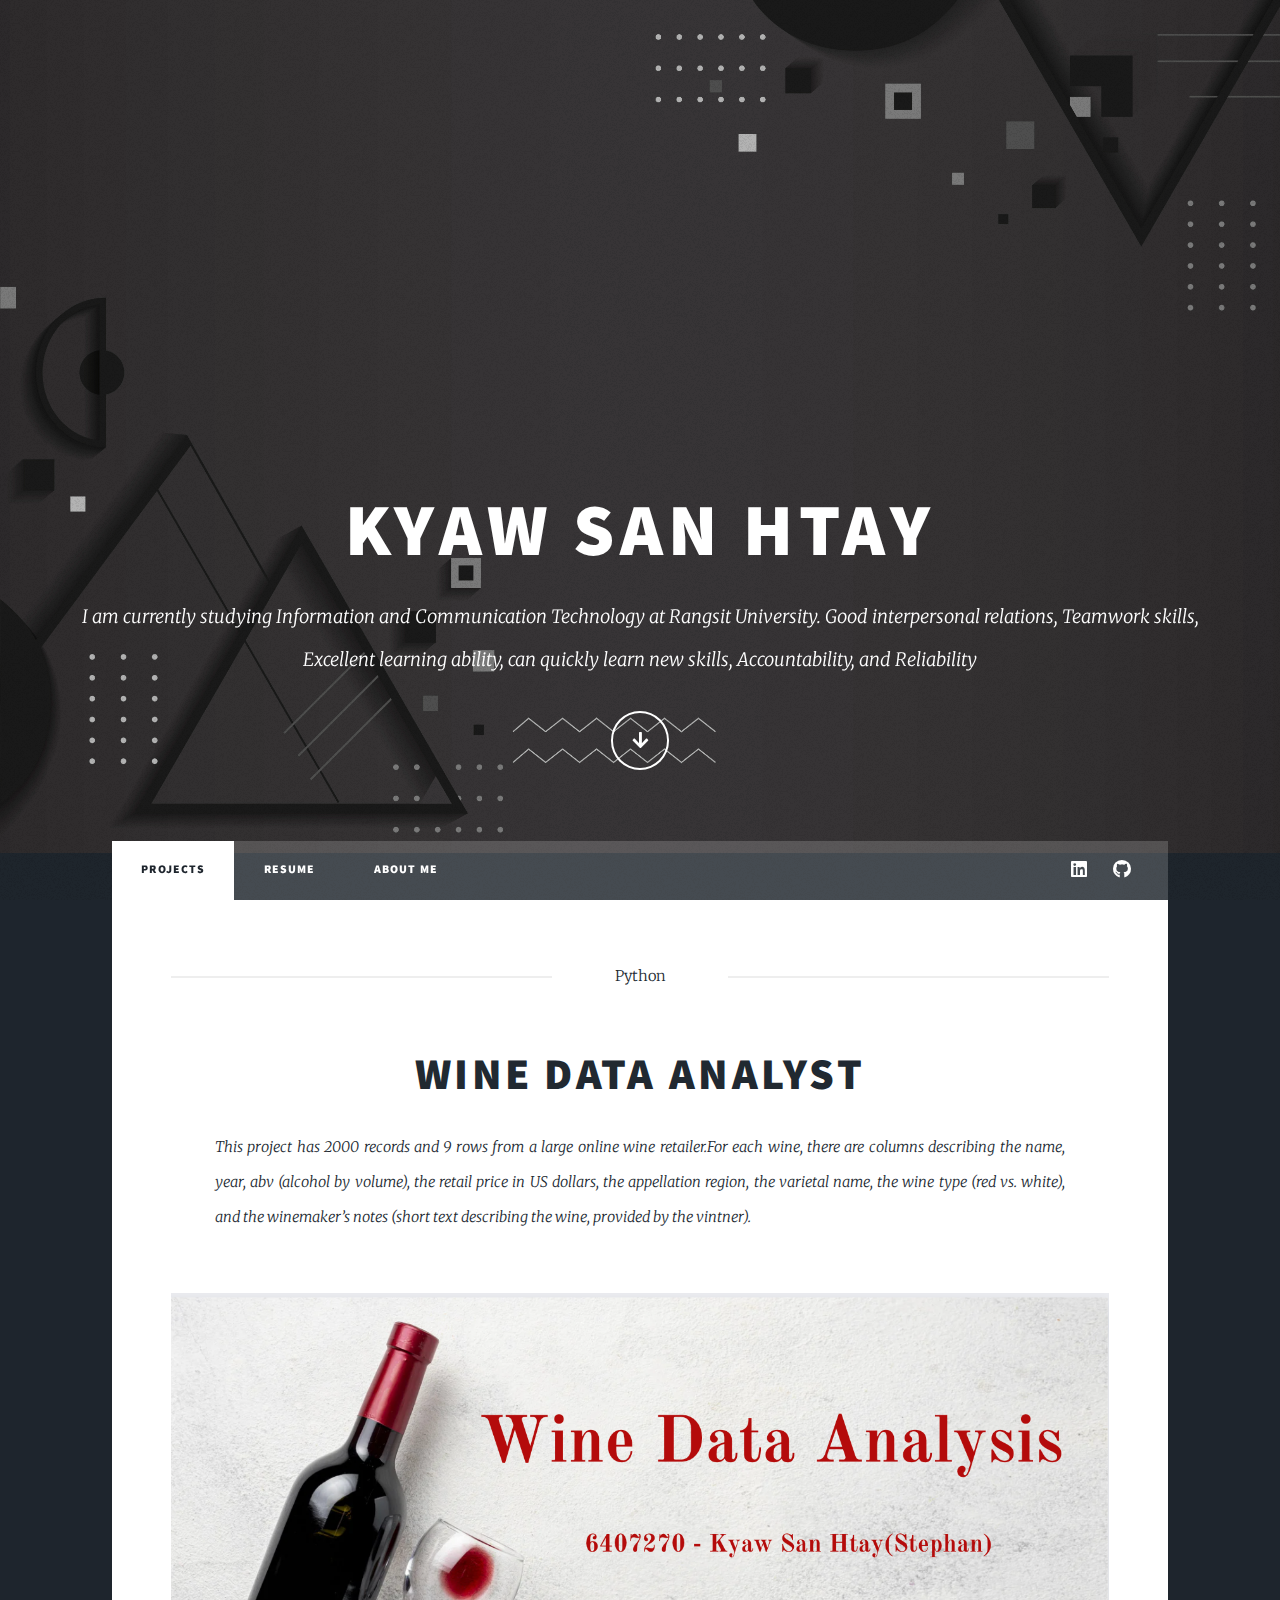
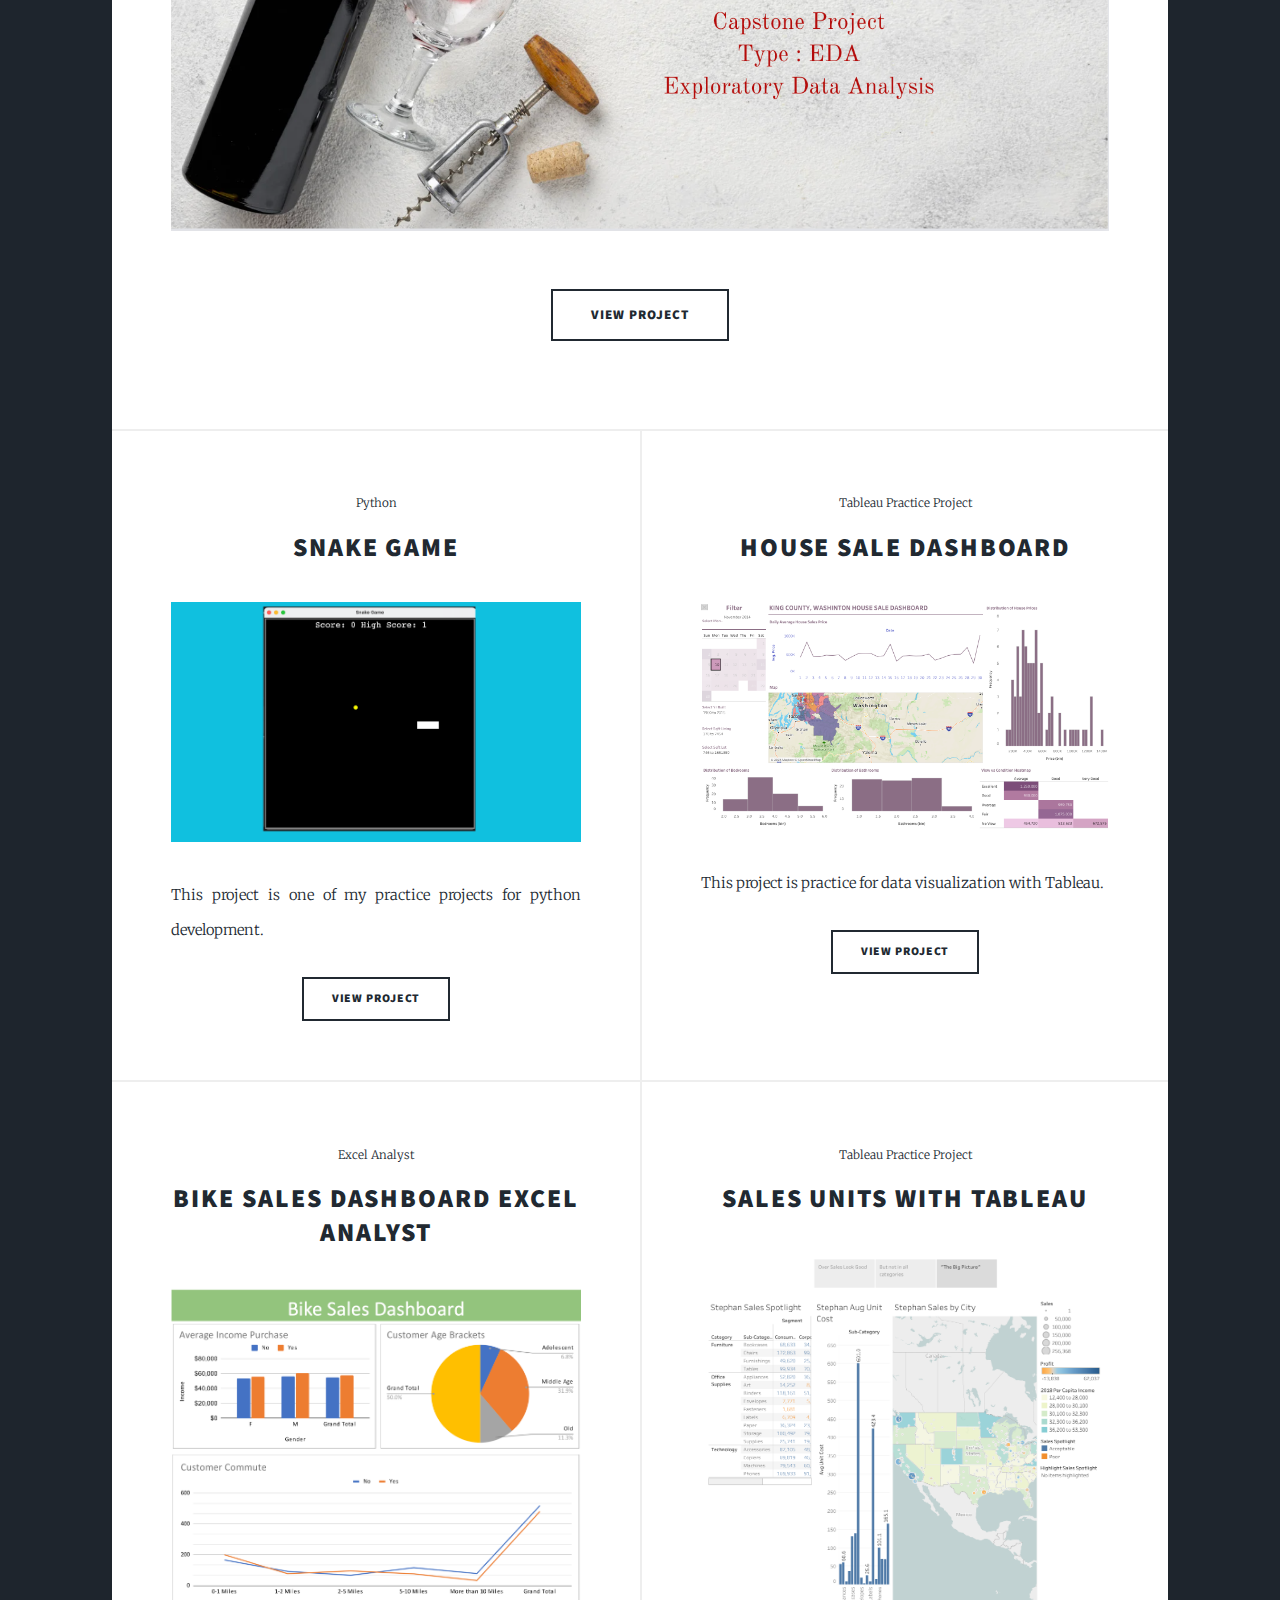
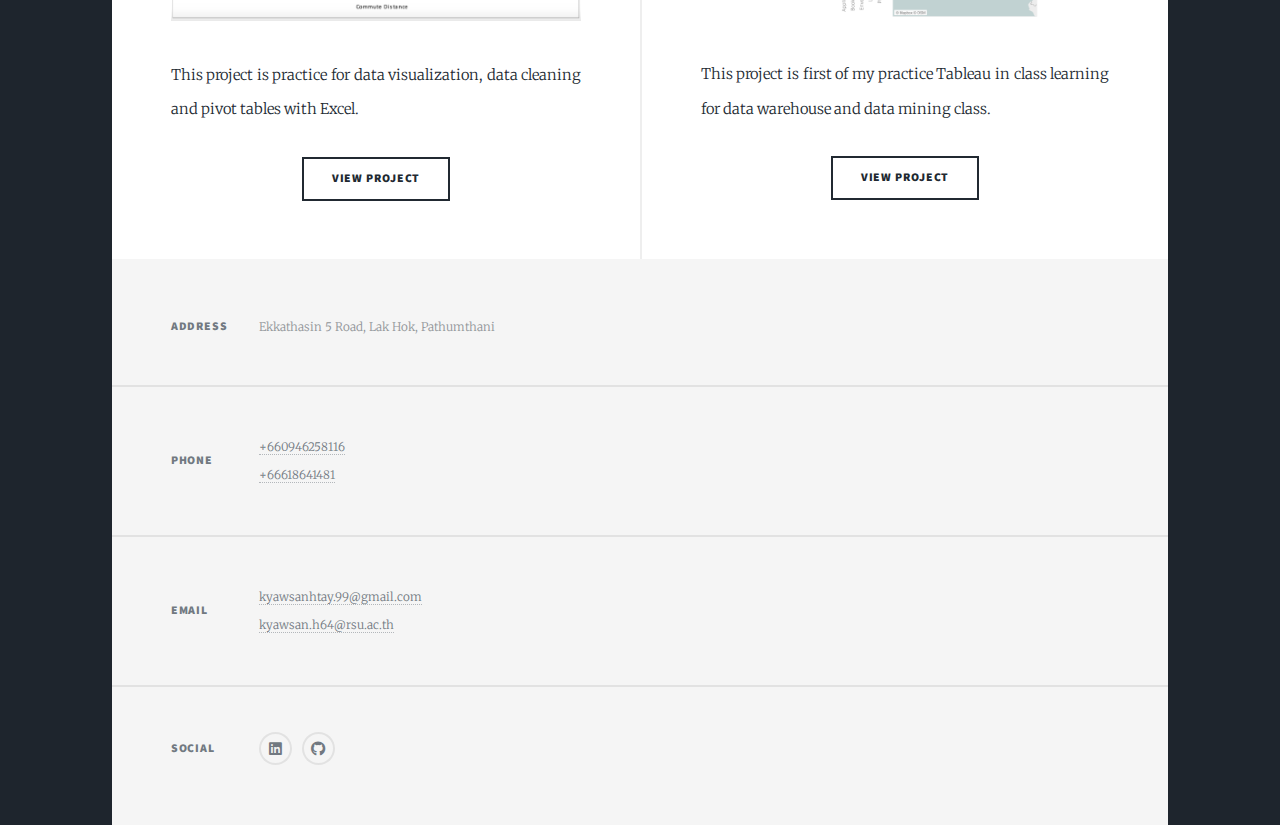
==== commit 39c4f6ca: "add image" ====
--- a/index.html
+++ b/index.html
@@ -1,7 +1,7 @@
 <!DOCTYPE HTML>
 <html>
 	<head>
-		<title>kyawsanhtay_portfolio</title>
+		<title>Kyaw San Htay Portfolio</title>
 		<meta charset="utf-8" />
 		<meta name="viewport" content="width=device-width, initial-scale=1, user-scalable=no" />
 		<link rel="stylesheet" href="assets/css/main.css" />
@@ -33,11 +33,12 @@
 						<ul class="links">
 							<li class="active"><a href="index.html">Projects</a></li>
 							<li><a href="resume.html">Resume</a></li>
-							<li><a href="activities.html">Activities</a></li>
+							<li><a href="activities.html">About Me</a></li>
 						</ul>
 						<ul class="icons">
-							<li><a href="#" class="icon brands fa-linkedin"><span class="label">Twitter</span></a></li>
-							<li><a href="#" class="icon brands fa-github"><span class="label">GitHub</span></a></li>
+							<li><a href="https://www.linkedin.com/in/kyaw-san-htay-stephan-b58582201/
+								" class="icon brands fa-linkedin"><span class="label">Linkedin</span></a></li>
+							<li><a href="https://github.com/Kyaw-San-Htay" class="icon brands fa-github"><span class="label">GitHub</span></a></li>
 						</ul>
 					</nav>
 
@@ -85,10 +86,10 @@
 								<article>
 									<header>
 										<span class="date">Excel Analyst</span>
-										<h2><a href="#">Coffee Dashboard Excel Analyst</a></h2>
+										<h2><a href="#">Bike Sales Dashboard Excel Analyst</a></h2>
 									</header>
-									<a href="#" class="image fit"><img src="images/pic04.jpg" alt="" /></a>
-									<p>Donec eget ex magna. Interdum et malesuada fames ac ante ipsum primis in faucibus. Pellentesque venenatis dolor imperdiet dolor mattis sagittis magna etiam.</p>
+									<a href="#" class="image fit"><img src="images/Bike_salesdashboard.png" alt="" /></a>
+									<p>This project is practice for data visualization, data cleaning and pivot tables with Excel.</p>
 									<ul class="actions special">
 										<li><a href="#" class="button">View Project</a></li>
 									</ul>
@@ -96,10 +97,10 @@
 								<article>
 									<header>
 										<span class="date">Tableau Practice Project</span>
-										<h2><a href="#">Customer Analysis with Tableau</a></h2>
+										<h2><a href="#">Sales Units with Tableau</a></h2>
 									</header>
-									<a href="#" class="image fit"><img src="images/pic05.jpg" alt="" /></a>
-									<p>Donec eget ex magna. Interdum et malesuada fames ac ante ipsum primis in faucibus. Pellentesque venenatis dolor imperdiet dolor mattis sagittis magna etiam.</p>
+									<a href="#" class="image fit"><img src="images/Stephan's Story.png" alt="" /></a>
+									<p>This project is first of my practice Tableau in class learning for data warehouse and data mining class.</p>
 									<ul class="actions special">
 										<li><a href="#" class="button">View Project</a></li>
 									</ul>
@@ -129,17 +130,14 @@
 							<section>
 								<h3>Social</h3>
 								<ul class="icons alt">
-									<li><a href="#" class="icon brands alt fa-linkedin"><span class="label">Twitter</span></a></li>
-									<li><a href="#" class="icon brands alt fa-github"><span class="label">GitHub</span></a></li>
+									<li><a href="https://www.linkedin.com/in/kyaw-san-htay-stephan-b58582201/" class="icon brands alt fa-linkedin"><span class="label">Linkedin</span></a></li>
+									<li><a href="https://github.com/Kyaw-San-Htay" class="icon brands alt fa-github"><span class="label">GitHub</span></a></li>
 								</ul>
 							</section>
 						</section>
 					</footer>
 
-				<!-- Copyright -->
-					<div id="copyright">
-						<ul><li>&copy; Untitled</li><li>Design: <a href="https://html5up.net">HTML5 UP</a></li></ul>
-					</div>
+					
 
 			</div>
 
